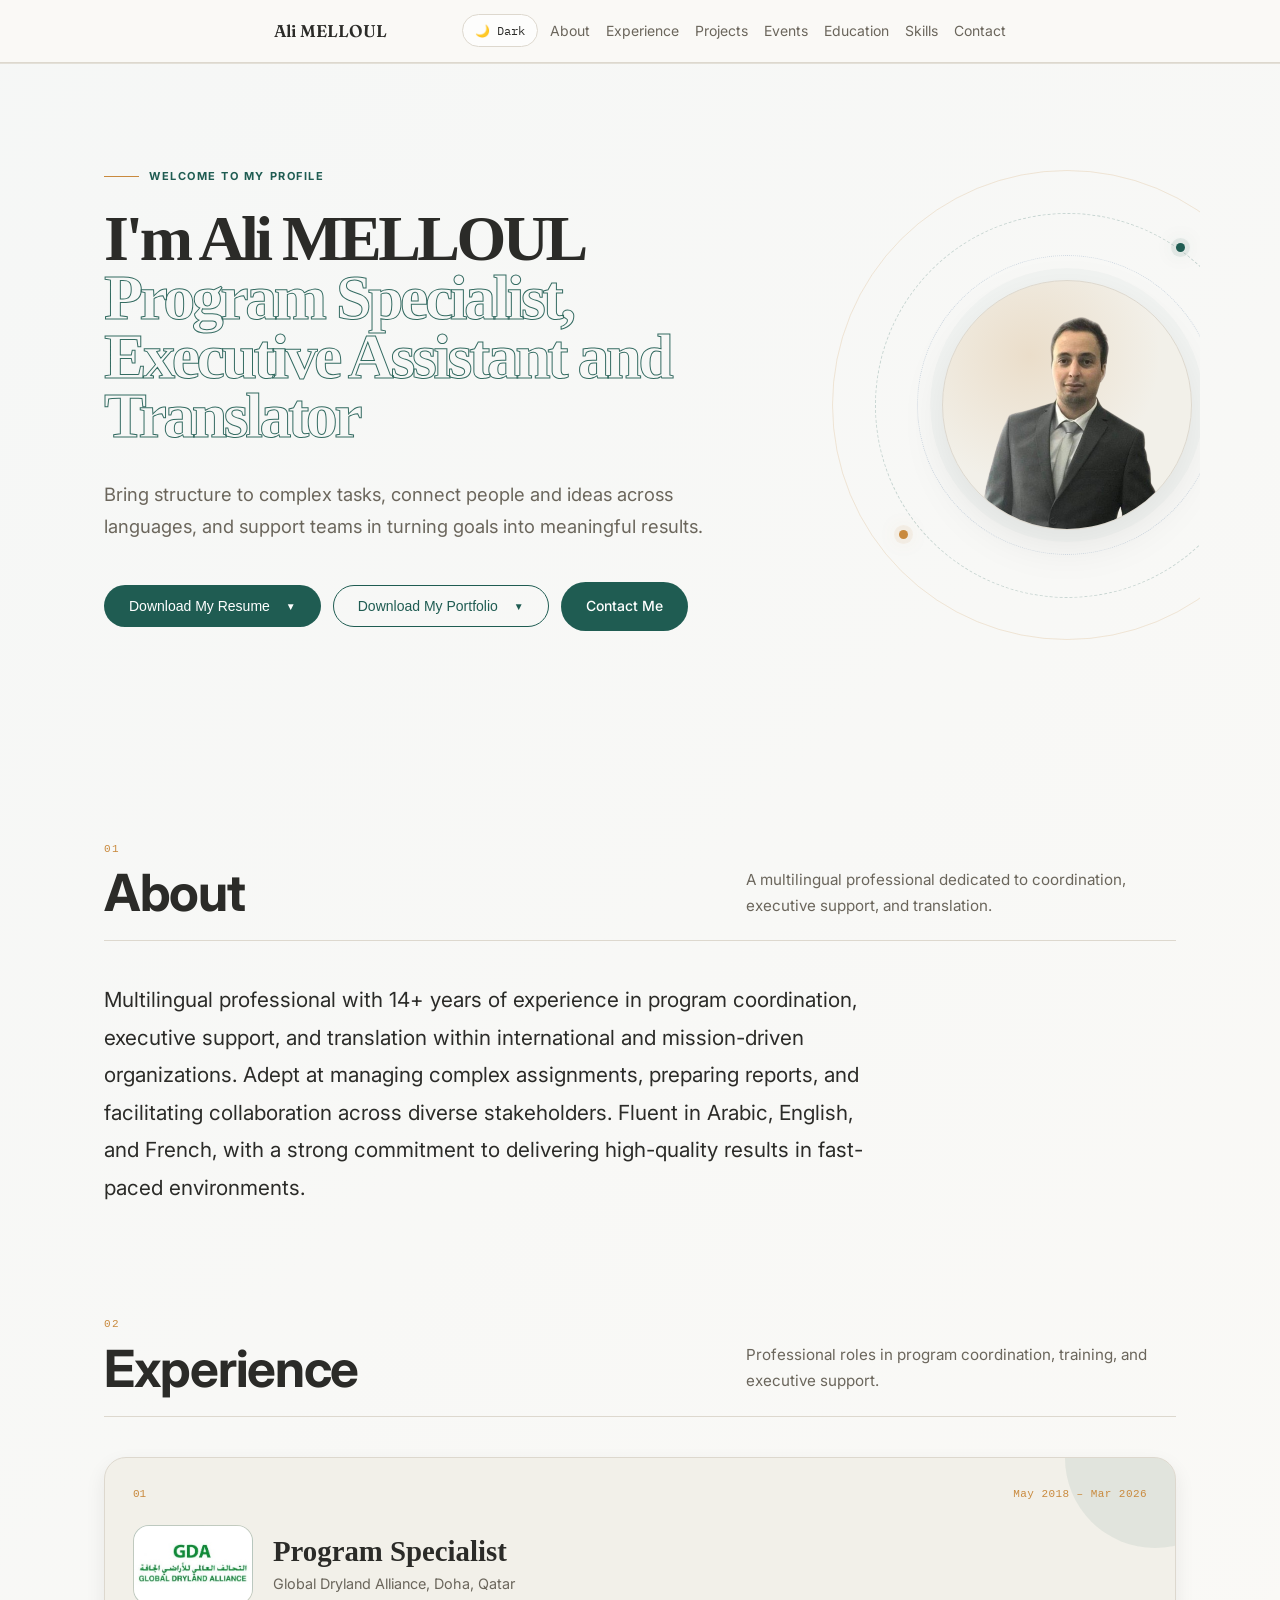
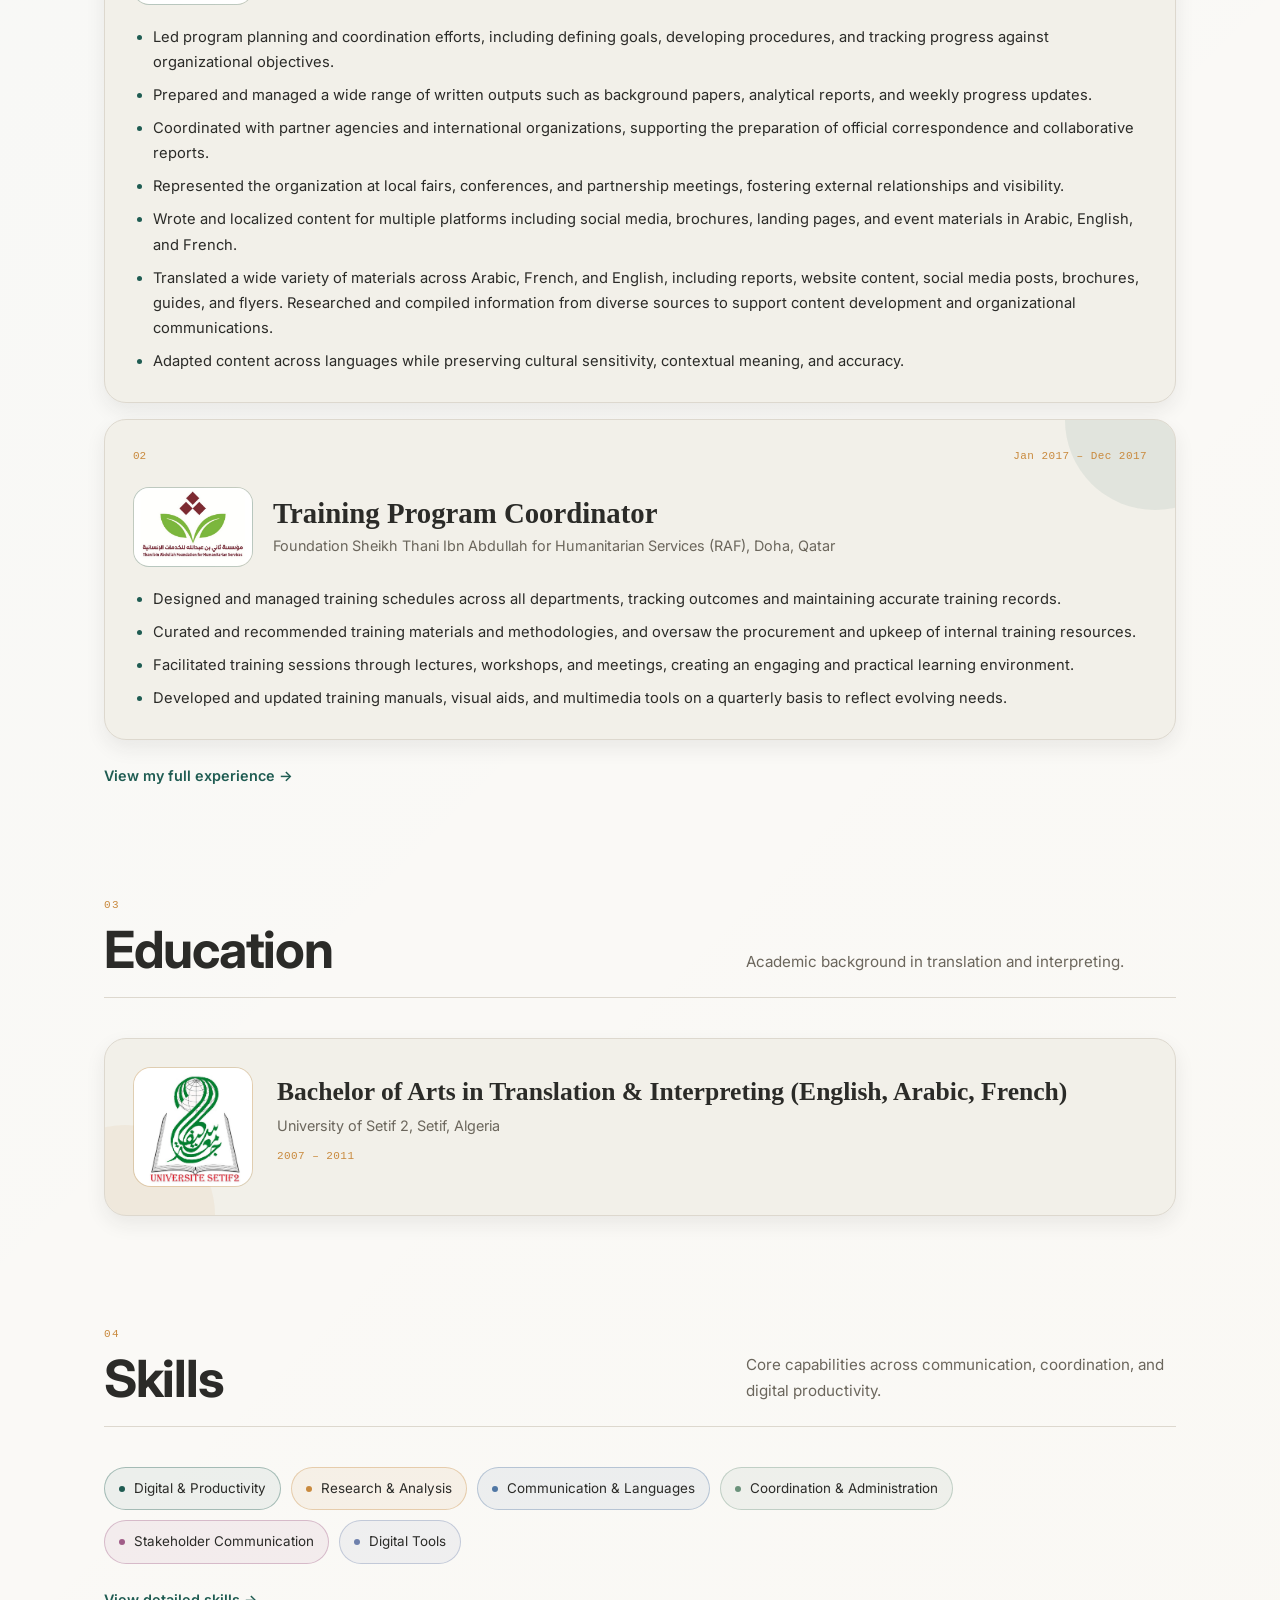
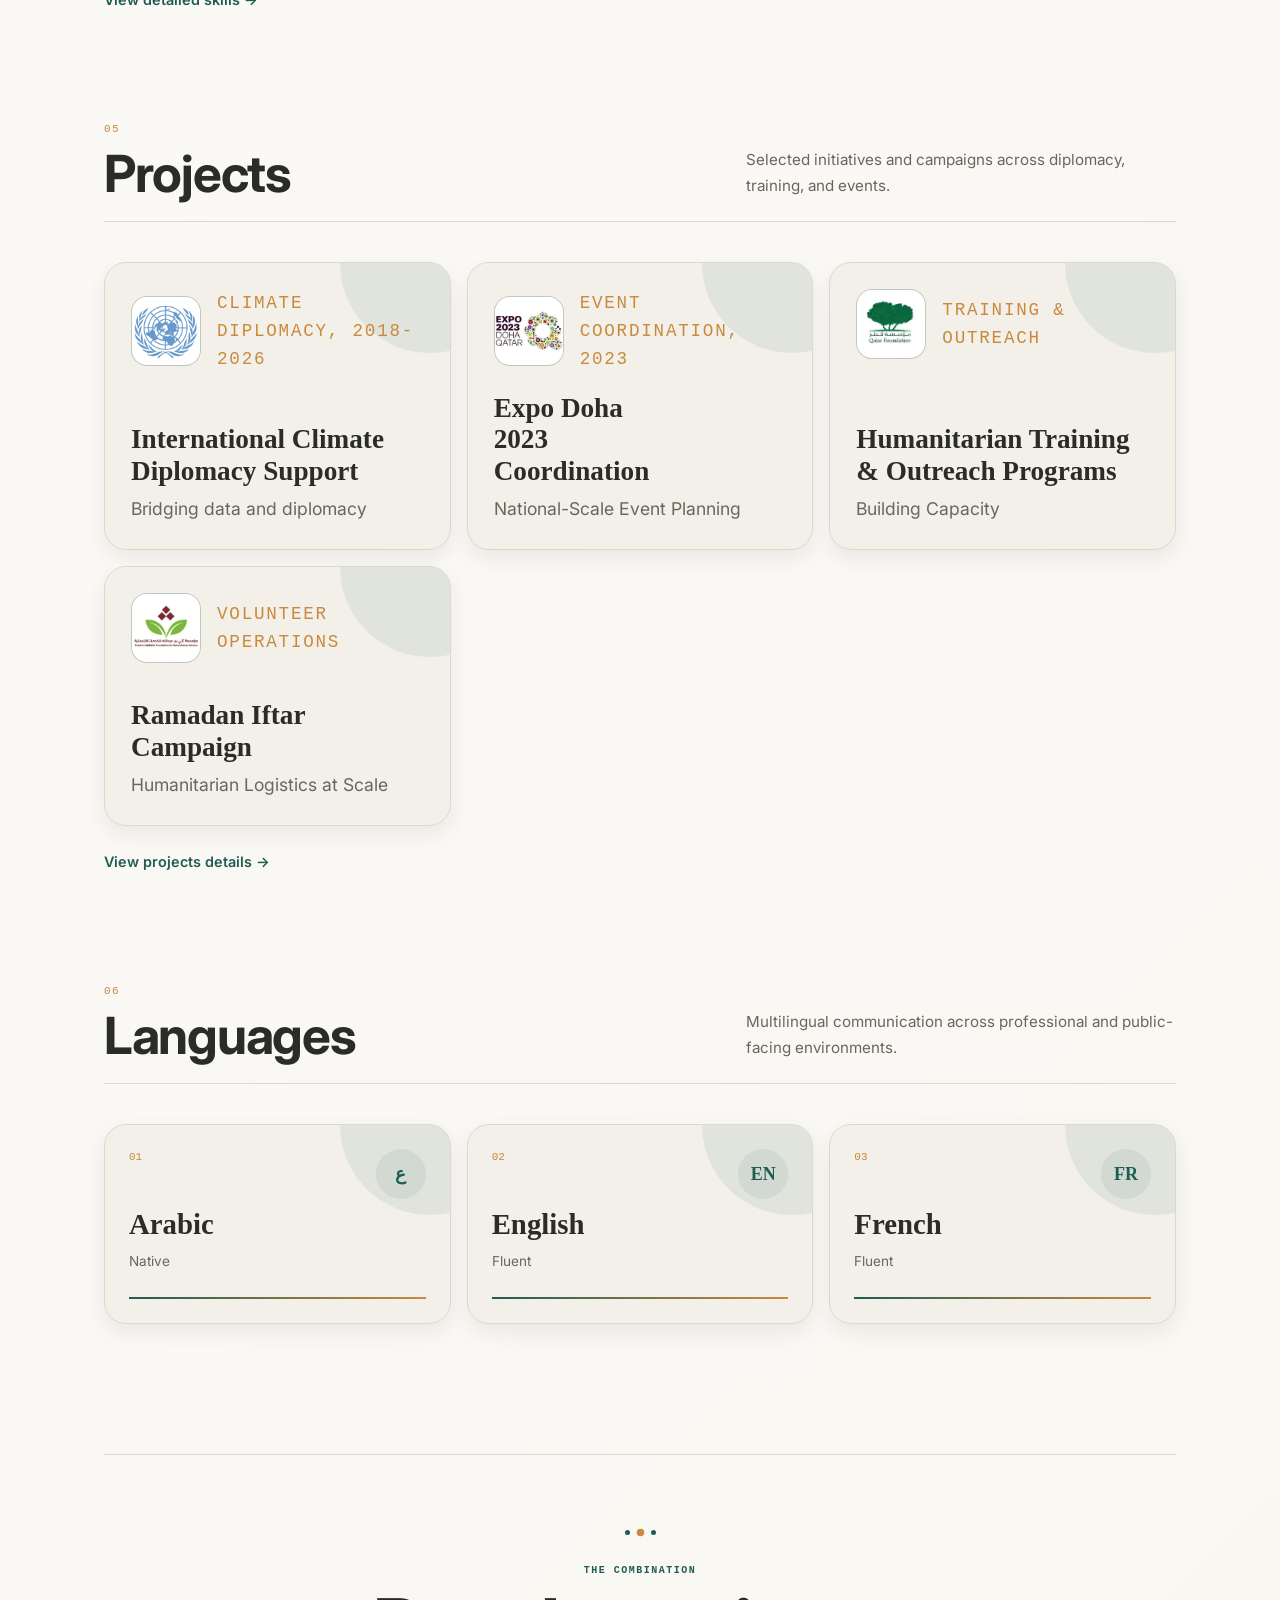
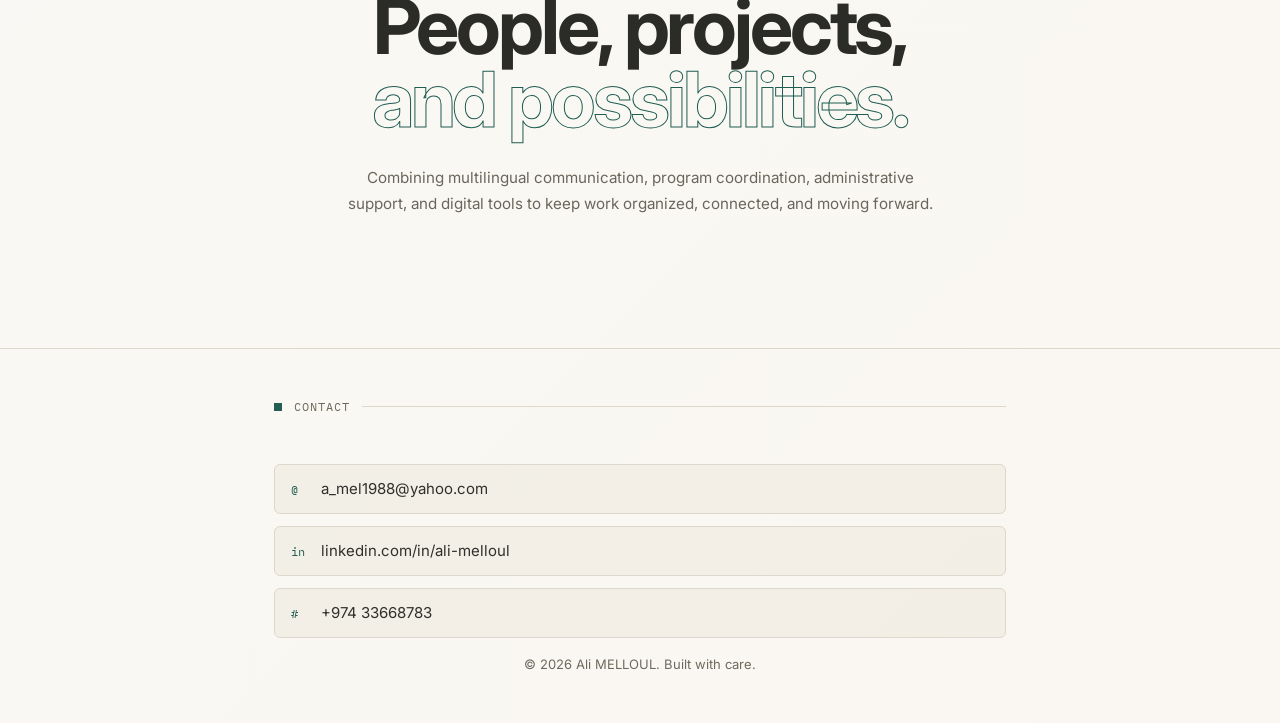
==== index.html @ 9fd4cdbb "Add files via upload" ====
﻿<!doctype html>
<html lang="en">
<head>
    <meta charset="utf-8">
    <meta name="viewport" content="width=device-width, initial-scale=1">

    <title>Ali MELLOUL | Home</title>
    <meta name="description" content="Ali MELLOUL Home.">

    <link rel="stylesheet" href="src/styles/home.css">
    <link rel="stylesheet" href="src/styles/responsive.css">

    <link rel="preconnect" href="https://fonts.googleapis.com">
    <link rel="preconnect" href="https://fonts.gstatic.com" crossorigin>
    <link href="https://fonts.googleapis.com/css2?family=Fraunces:opsz,wght@9..144,400;9..144,500;9..144,600&family=Inter:wght@400;500;600&family=IBM+Plex+Mono:wght@400;500&display=swap" rel="stylesheet">

    <script src="src/components/site-shell.js" defer></script>
    <script src="src/components/home.js" defer></script>
</head>

<body>

<div data-site-header></div>

<main class="home-page">

    <!-- =========================================
         HOME HERO
    ========================================== -->

    <section id="top" class="home-hero reveal">

        <div class="home-eyebrow">
            <span class="eyebrow-line"></span>
            Welcome to my profile
        </div>

        <div class="home-hero-grid">

            <div class="home-hero-copy">

                <h1 class="home-title">
                    I'm Ali MELLOUL
                    <span>Program Specialist, Executive Assistant and Translator</span>
                </h1>

                <p class="home-intro">
                    Bring structure to complex tasks, connect people and ideas across languages, and support teams in turning goals into meaningful results.
                </p>

                <div class="home-cta">

                    <div class="dropdown">
                        <button class="btn btn-primary dropdown-btn" type="button">
                            Download My Resume
                        </button>

                        <div class="dropdown-content">
                            <a href="assets/resume-en.pdf" download>English</a>
                            <a href="assets/resume-ar.pdf" download>العربية</a>
                        </div>
                    </div>

                    <div class="dropdown">
                        <button class="btn btn-secondary dropdown-btn" type="button">
                            Download My Portfolio
                        </button>

                        <div class="dropdown-content">
                            <a href="assets/portfolio-en.pdf" download>English</a>
                            <a href="assets/portfolio-ar.pdf" download>العربية</a>
                        </div>
                    </div>

                    <a class="btn btn-primary" href="#contact">Contact Me</a>

                </div>

            </div>

            <div class="home-orbit" aria-hidden="true">

                <div class="orbit orbit-one"></div>
                <div class="orbit orbit-two"></div>
                <div class="orbit orbit-three"></div>

                <div class="orbit-center">
                    <img src="src/styles/Profile-hero.png" alt="Ali MELLOUL">
                </div>

                <span class="orbit-dot dot-one"></span>
                <span class="orbit-dot dot-two"></span>
                <span class="orbit-dot dot-three"></span>

            </div>

        </div>

    </section>


    <!-- =========================================
         ABOUT
    ========================================== -->

    <section id="about" class="home-section reveal">

        <div class="section-heading">

            <div>
                <span class="section-number">01</span>

                <h2>
                    About
                </h2>
            </div>

            <p>
                A multilingual professional dedicated to coordination,
                executive support, and translation.
            </p>

        </div>

        <p class="about-lead">
            Multilingual professional with 14+ years of experience in program coordination, executive support, and translation within
            international and mission-driven organizations. Adept at managing complex assignments, preparing reports, and facilitating
            collaboration across diverse stakeholders. Fluent in Arabic, English, and French, with a strong commitment to delivering
            high-quality results in fast-paced environments.
        </p>

    </section>


    <!-- =========================================
         EXPERIENCE
    ========================================== -->

    <section id="experience" class="home-section reveal">

        <div class="section-heading">

            <div>
                <span class="section-number">02</span>

                <h2>
                    Experience
                </h2>
            </div>

            <p>
                Professional roles in program coordination,
                training, and executive support.
            </p>

        </div>

        <div class="experience-list">

            <!-- ENTRY -->
            <article class="experience-card">

                <div class="experience-top">
                    <span class="experience-index">01</span>
                    <span class="experience-date">May 2018 – Mar 2026</span>
                </div>

                <div class="experience-header">
                    <div class="experience-logo"><img src="assets/logos/GDA.jpg" alt="Global Dryland Alliance logo" /></div>
                    <div class="experience-meta">
                        <h3 class="experience-title">Program Specialist</h3>
                        <p class="experience-org">Global Dryland Alliance, Doha, Qatar</p>
                    </div>
                </div>

                <div class="experience-desc">
                    <ul>
                        <li>Led program planning and coordination efforts, including defining goals, developing procedures, and tracking progress against organizational objectives.</li>
                        <li>Prepared and managed a wide range of written outputs such as background papers, analytical reports, and weekly progress updates.</li>
                        <li>Coordinated with partner agencies and international organizations, supporting the preparation of official correspondence and collaborative reports.</li>
                        <li>Represented the organization at local fairs, conferences, and partnership meetings, fostering external relationships and visibility.</li>
                        <li>Wrote and localized content for multiple platforms including social media, brochures, landing pages, and event materials in Arabic, English, and French.</li>
                        <li>Translated a wide variety of materials across Arabic, French, and English, including reports, website content, social media posts, brochures, guides, and flyers. Researched and compiled information from diverse sources to support content development and organizational communications.</li>
                        <li>Adapted content across languages while preserving cultural sensitivity, contextual meaning, and accuracy.</li>
                    </ul>
                </div>

            </article>

            <!-- ENTRY -->
            <article class="experience-card">

                <div class="experience-top">
                    <span class="experience-index">02</span>
                    <span class="experience-date">Jan 2017 – Dec 2017</span>
                </div>

                <div class="experience-header">
                    <div class="experience-logo"><img src="assets/logos/thani.jpeg" alt="Foundation Sheikh Thani Ibn Abdullah for Humanitarian Services logo" /></div>
                    <div class="experience-meta">
                        <h3 class="experience-title">Training Program Coordinator</h3>
                        <p class="experience-org">Foundation Sheikh Thani Ibn Abdullah for Humanitarian Services (RAF), Doha, Qatar</p>
                    </div>
                </div>

                <div class="experience-desc">
                    <ul>
                        <li>Designed and managed training schedules across all departments, tracking outcomes and maintaining accurate training records.</li>
                        <li>Curated and recommended training materials and methodologies, and oversaw the procurement and upkeep of internal training resources.</li>
                        <li>Facilitated training sessions through lectures, workshops, and meetings, creating an engaging and practical learning environment.</li>
                        <li>Developed and updated training manuals, visual aids, and multimedia tools on a quarterly basis to reflect evolving needs.</li>
                    </ul>
                </div>

            </article>

        </div>

        <p class="section-link"><a href="experience.html">View my full experience →</a></p>

    </section>


    <!-- =========================================
         EDUCATION
    ========================================== -->

    <section id="education" class="home-section reveal">

        <div class="section-heading">

            <div>
                <span class="section-number">03</span>

                <h2>
                    Education
                </h2>
            </div>

            <p>
                Academic background in translation
                and interpreting.
            </p>

        </div>

        <article class="education-card">

            <div class="education-logo"><img src="assets/logos/US.jpg" alt="University of Setif 2 logo" /></div>

            <div class="education-meta">
                <h3 class="education-degree">Bachelor of Arts in Translation & Interpreting (English, Arabic, French)</h3>
                <p class="education-school">University of Setif 2, Setif, Algeria</p>
                <p class="education-date">2007 – 2011</p>
            </div>

        </article>

    </section>


    <!-- =========================================
         SKILLS
    ========================================== -->

    <section id="skills" class="home-section reveal">

        <div class="section-heading">

            <div>
                <span class="section-number">04</span>

                <h2>
                    Skills
                </h2>
            </div>

            <p>
                Core capabilities across communication,
                coordination, and digital productivity.
            </p>

        </div>

        <div class="skills-cloud">

            <div class="skill-chip skill-core"><span class="skill-dot"></span>Digital & Productivity</div>
            <div class="skill-chip skill-translation"><span class="skill-dot"></span>Research & Analysis</div>
            <div class="skill-chip skill-research"><span class="skill-dot"></span>Communication & Languages</div>
            <div class="skill-chip skill-training"><span class="skill-dot"></span>Coordination & Administration</div>
            <div class="skill-chip skill-communication"><span class="skill-dot"></span>Stakeholder Communication</div>
            <div class="skill-chip skill-tools"><span class="skill-dot"></span>Digital Tools</div>

        </div>

        <p class="section-link"><a href="skills.html">View detailed skills →</a></p>

    </section>


    <!-- =========================================
         PROJECTS
    ========================================== -->

    <section id="projects" class="home-section reveal">

        <div class="section-heading">

            <div>
                <span class="section-number">05</span>

                <h2>
                    Projects
                </h2>
            </div>

            <p>
                Selected initiatives and campaigns
                across diplomacy, training, and events.
            </p>

        </div>

        <div class="projects-grid">

            <article class="project-card">
                <div class="project-header">
                    <span class="project-logo"><img src="assets/logos/UN.png" alt="Project one logo" /></span>
                    <p class="project-type">Climate diplomacy, 2018-2026</p>
                </div>
                <div class="project-content">
                    <h3>International Climate Diplomacy Support</h3>
                    <p>Bridging data and diplomacy</p>
                </div>
            </article>
            <article class="project-card">
                <div class="project-header">
                    <span class="project-logo"><img src="assets/logos/expo.jpg" alt="Project two logo" /></span>
                    <p class="project-type">Event coordination, 2023</p>
                </div>
                <div class="project-content">
                    <h3>Expo Doha</br> 2023</br> Coordination</h3>
                    <p>National-Scale Event Planning</p>
                </div> 
            </article>
            <article class="project-card">
                <div class="project-header">
                    <span class="project-logo"><img src="assets/logos/qf.jpg" alt="Project one logo" /></span>
                    <p class="project-type">Training & outreach</p>
                </div>
                <div class="project-content">
                    <h3>Humanitarian Training & Outreach Programs</h3>
                    <p>Building Capacity </p>
                </div> 
            </article>



            <article class="project-card">
                <div class="project-header">
                    <span class="project-logo"><img src="assets/logos/thani2.jpeg" alt="Project two logo" /></span>
                    <p class="project-type">Volunteer operations</p>
                </div>
                <div class="project-content">
                    <h3>Ramadan Iftar Campaign</h3>
                    <p>Humanitarian Logistics at Scale</p> 
                </div>
            </article>

        </div>

        <p class="section-link"><a href="project-1.html">View projects details →</a></p>

    </section>


    <!-- =========================================
         LANGUAGES
    ========================================== -->

    <section class="home-section reveal">

        <div class="section-heading">

            <div>
                <span class="section-number">06</span>

                <h2>
                    Languages
                </h2>
            </div>

            <p>
                Multilingual communication across professional
                and public-facing environments.
            </p>

        </div>

        <div class="language-grid">

            <article class="language-card">

                <div class="language-top">
                    <span class="language-index">01</span>
                    <span class="language-symbol">ع</span>
                </div>

                <div class="language-content">
                    <h3>Arabic</h3>
                    <p>Native</p>
                </div>

                <div class="language-line">
                    <span></span>
                </div>

            </article>

            <article class="language-card">

                <div class="language-top">
                    <span class="language-index">02</span>
                    <span class="language-symbol">EN</span>
                </div>

                <div class="language-content">
                    <h3>English</h3>
                    <p>Fluent</p>
                </div>

                <div class="language-line">
                    <span></span>
                </div>

            </article>

            <article class="language-card">

                <div class="language-top">
                    <span class="language-index">03</span>
                    <span class="language-symbol">FR</span>
                </div>

                <div class="language-content">
                    <h3>French</h3>
                    <p>Fluent</p>
                </div>

                <div class="language-line">
                    <span></span>
                </div>

            </article>

        </div>

    </section>


    <!-- =========================================
         CLOSING STATEMENT
    ========================================== -->

    <section class="home-closing reveal">

        <div class="closing-decoration">
            <span></span>
            <span></span>
            <span></span>
        </div>

        <p class="closing-label">
            The combination
        </p>

        <h2>
            People, projects,
            <span>and possibilities.</span>
        </h2>

        <p class="closing-text">
            Combining multilingual communication, program coordination,
            administrative support, and digital tools to keep work
            organized, connected, and moving forward.
        </p>

    </section>

</main>

<div data-site-footer></div>

<script>
    document.querySelectorAll('.year').forEach(
        e => e.textContent = new Date().getFullYear()
    );
</script>

</body>
</html>
---- src/styles/home.css ----
@import url("./theme.css");
@import url("./layout.css");

:root {
    --bg: var(--color-bg);
    --panel: var(--color-bg-panel);
    --ink: var(--color-ink);
    --muted: var(--color-ink-muted);
    --line: var(--color-line);
    --accent: var(--color-accent);
    --warm: var(--color-accent-warm);
}

* { box-sizing: border-box; }

html { scroll-behavior: smooth; }

body {
    margin: 0;
    background: var(--bg);
    color: var(--ink);
    font: 16px/1.6 Inter, Arial, sans-serif;
    transition: background-color var(--transition-medium), color var(--transition-medium), border-color var(--transition-medium);
}

a { color: inherit; }

img { max-width: 100%; display: block; }

/* =========================================================
   HOME PAGE CONTAINER
   ========================================================= */

.home-page {
    max-width: 1120px;
    margin: 0 auto;
    padding: 80px 24px 110px;
    overflow: hidden;
}


/* =========================================================
   HERO
   ========================================================= */

.home-hero {
    position: relative;
    padding: 25px 0 100px;
}

.home-eyebrow {
    display: flex;
    align-items: center;
    gap: 10px;

    color: var(--accent);
    font-size: 11px;
    font-weight: 700;
    letter-spacing: .14em;
    text-transform: uppercase;
}

.eyebrow-line {
    width: 35px;
    height: 1px;
    background: var(--warm);
}

.home-hero-grid {
    display: grid;
    grid-template-columns: minmax(0, 1.5fr) minmax(260px, .7fr);
    align-items: center;
    gap: 70px;
}

.home-hero-copy {
    padding-top: 25px;
}

.home-title {
    margin: 0;

    font-family: Georgia, serif;
    font-size: clamp(2.3rem, 5vw, 4rem);
    line-height: .92;
    letter-spacing: -.055em;
    color: var(--ink);
}

.home-title span {
    display: block;

    color: transparent;
    -webkit-text-stroke: 1px var(--accent);
    opacity: .9;
}

.home-intro {
    max-width: 650px;

    margin: 32px 0 0;

    color: var(--muted);
    font-size: clamp(1rem, 1.8vw, 1.15rem);
    line-height: 1.75;
}

.home-intro + .home-intro {
    margin-top: 14px;
}


/* =========================================================
   HERO ORBIT
   ========================================================= */

.home-orbit {
    position: relative;

    width: 420px;
    height: 420px;

    margin: auto;
    margin-top: 10px;

    display: flex;
    align-items: center;
    justify-content: center;

    animation: orbitFloat 6s ease-in-out infinite;
}

.orbit {
    position: absolute;

    border: 1px solid rgba(31, 92, 82, .22);
    border-radius: 50%;
}

.orbit-one {
    width: 385px;
    height: 385px;

    border-style: dashed;

    animation: orbitOneSpin 20s linear infinite;
}

.orbit-two {
    width: 470px;
    height: 470px;

    border-color: rgba(201, 138, 62, .18);

    animation: orbitTwoSpin 28s linear infinite;
}

.orbit-three {
    width: 300px;
    height: 300px;

    border-color: rgba(80, 119, 164, .25);
    border-style: dotted;

    animation: orbitThreeSpin 14s linear infinite;
}

.orbit-center {
    width: 250px;
    height: 250px;

    border-radius: 50%;

    display: flex;
    align-items: center;
    justify-content: center;

    overflow: hidden;

    background:
        radial-gradient(
            circle at 35% 30%,
            rgba(201, 138, 62, .18),
            transparent 55%
        ),
        var(--panel);

    border: 1px solid var(--line);

    box-shadow:
        0 0 0 12px rgba(31, 92, 82, .025),
        0 15px 45px rgba(0, 0, 0, .08);

    animation: orbitCenterGlow 3.5s ease-in-out infinite;
}

.orbit-center img {
    width: 100%;
    height: 100%;
    object-fit: cover;
    display: block;
}

.orbit-dot {
    position: absolute;

    width: 9px;
    height: 9px;

    border-radius: 50%;

    background: var(--accent);

    box-shadow:
        0 0 0 5px rgba(31, 92, 82, .08),
        0 0 20px rgba(31, 92, 82, .25);

    animation: dotPulse 2.6s ease-in-out infinite;
}

.dot-one {
    top: 48px;
    right: 92px;

    animation-delay: 0s;
}

.dot-two {
    bottom: 76px;
    left: 42px;

    background: var(--warm);

    box-shadow:
        0 0 0 5px rgba(201, 138, 62, .08),
        0 0 20px rgba(201, 138, 62, .25);

    animation-delay: .8s;
}

.dot-three {
    top: 190px;
    right: -6px;

    width: 6px;
    height: 6px;

    animation-delay: 1.6s;
}


@keyframes orbitOneSpin {
    0% { transform: rotate(0deg) scale(1); }
    50% { transform: rotate(180deg) scale(1.05); }
    100% { transform: rotate(360deg) scale(1); }
}

@keyframes orbitTwoSpin {
    0% { transform: rotate(360deg) scale(1); }
    50% { transform: rotate(180deg) scale(1.06); }
    100% { transform: rotate(0deg) scale(1); }
}

@keyframes orbitThreeSpin {
    0% { transform: rotate(360deg) scale(1); }
    50% { transform: rotate(180deg) scale(1.08); }
    100% { transform: rotate(0deg) scale(1); }
}

@keyframes orbitFloat {
    0%, 100% { transform: translateY(0); }
    50% { transform: translateY(-14px); }
}

@keyframes orbitCenterGlow {
    0%, 100% {
        box-shadow:
            0 0 0 12px rgba(31, 92, 82, .025),
            0 15px 45px rgba(0, 0, 0, .08);
    }
    50% {
        box-shadow:
            0 0 0 18px rgba(31, 92, 82, .06),
            0 15px 55px rgba(0, 0, 0, .14);
    }
}

@keyframes dotPulse {
    0%, 100% { transform: scale(1); opacity: 1; }
    50% { transform: scale(1.6); opacity: .6; }
}


/* =========================================================
   HERO CTA
   ========================================================= */

.home-cta {
    display: flex;
    flex-wrap: wrap;
    gap: 12px;
    align-items: center;

    margin-top: 40px;
}

.btn {
    display: inline-flex;
    align-items: center;
    gap: 8px;
    padding: 12px 24px;
    border-radius: 999px;
    font-size: 14px;
    font-weight: 500;
    text-decoration: none;
    border: 1px solid transparent;
    cursor: pointer;
    transition:
        transform .3s ease,
        background-color .3s ease,
        border-color .3s ease,
        box-shadow .3s ease,
        filter .3s ease;
    position: relative;
    overflow: hidden;
}

.btn:hover,
.btn:focus-visible {
    transform: translateY(-2px) scale(1.01);
    box-shadow: var(--shadow-card);
    filter: brightness(1.02);
}

.btn-primary {
    background: var(--accent);
    color: var(--white);
}

.btn-primary:hover {
    background: var(--accent);
    filter: brightness(1.08);
}

.btn-secondary {
    background: transparent;
    color: var(--accent);
    border-color: var(--accent);
}

.btn-secondary:hover {
    background: rgba(31, 92, 82, .08);
    border-color: var(--accent);
    color: var(--accent);
}

/* Dropdown */
.dropdown {
    position: relative;
    display: inline-flex;
    min-width: 180px;
}

.dropdown-btn {
    appearance: none;
    cursor: pointer;
    display: inline-flex;
    align-items: center;
    justify-content: center;
    width: auto;
}

.dropdown-btn::after {
    content: "▼";
    font-size: 10px;
    margin-left: 8px;
    transition: transform 0.25s ease;
}

.dropdown.active .dropdown-btn::after {
    transform: rotate(180deg);
}

.dropdown-content {
    position: absolute;
    top: calc(100% + 10px);
    left: 0;
    min-width: 100%;
    max-width: 280px;
    background: var(--color-surface-strong, #FFFFFF);
    border: 1px solid var(--color-line, rgba(0,0,0,0.08));
    color: var(--ink, #111);
    border-radius: 14px;
    box-shadow: 0 12px 30px rgba(0,0,0,.18);
    overflow: hidden;
    opacity: 0;
    visibility: hidden;
    transform: translateY(-8px);
    transition: all .25s ease;
    z-index: 999;
}

.dropdown.active .dropdown-content {
    opacity: 1;
    visibility: visible;
    transform: translateY(0);
}

.dropdown-content a {
    display: flex;
    align-items: center;
    gap: 10px;
    padding: 14px 18px;
    color: var(--ink, #111);
    text-decoration: none;
    font-size: 14px;
    transition: background .2s ease;
}

.dropdown-content a:hover {
    background: var(--color-button-hover-overlay, rgba(255,255,255,.08));
}

.dropdown-content a:not(:last-child) {
    border-bottom: 1px solid var(--color-line, rgba(0,0,0,0.08));
}


/* =========================================================
   GENERAL SECTIONS
   ========================================================= */

.home-section {
    margin-top: 110px;
}

.section-heading {
    display: grid;
    grid-template-columns: 1fr minmax(250px, 430px);
    align-items: end;
    gap: 40px;

    margin-bottom: 40px;

    padding-bottom: 22px;

    border-bottom: 1px solid var(--line);
}

.section-heading > div {
    position: relative;
}

.section-number {
    display: block;

    margin-bottom: 9px;

    color: var(--warm);

    font-family: ui-monospace, monospace;
    font-size: 11px;
    letter-spacing: .12em;
}

.section-heading h2 {
    margin: 0;

    font-size: clamp(2rem, 4vw, 3.2rem);
    line-height: 1;
    letter-spacing: -.025em;
}

.section-heading p {
    margin: 0;

    color: var(--muted);

    font-size: .95rem;
    line-height: 1.7;
}


/* =========================================================
   ABOUT
   ========================================================= */

.about-lead {
    max-width: 780px;

    margin: 0;

    font-size: clamp(1.05rem, 2vw, 1.3rem);
    line-height: 1.8;
    color: var(--ink);
}


/* =========================================================
   EXPERIENCE CARDS
   ========================================================= */

.experience-list {
    display: grid;
    gap: 16px;
}

.experience-card {
    position: relative;

    padding: 28px;

    background: var(--panel);

    border: 1px solid var(--line);
    border-radius: 22px;

    overflow: hidden;

    box-shadow: var(--shadow-card);

    transition:
        transform .5s cubic-bezier(.2,.8,.2,1),
        border-color .4s ease,
        box-shadow .4s ease;
}

.experience-card::before {
    content: "";

    position: absolute;

    width: 180px;
    height: 180px;

    top: -90px;
    right: -70px;

    border-radius: 50%;

    background: rgba(31, 92, 82, .08);

    transition: transform .6s ease;
}

.experience-card:hover {
    transform: translateY(-7px);

    border-color: rgba(31, 92, 82, .4);

    box-shadow: var(--shadow-hover);
}

.experience-card:hover::before {
    transform: scale(1.5);
}

.experience-top {
    position: relative;

    display: flex;
    justify-content: space-between;
    align-items: flex-start;
    gap: 20px;
}

.experience-index {
    color: var(--warm);

    font-family: ui-monospace, monospace;
    font-size: 11px;
}

.experience-date {
    color: var(--warm);

    font-family: ui-monospace, monospace;
    font-size: 11px;
    letter-spacing: .04em;
}

.experience-header {
    position: relative;

    display: flex;
    align-items: center;
    gap: 20px;

    margin-top: 22px;
}

.experience-logo {
    flex-shrink: 0;

    width: 120px;
    height: 80px;

    border-radius: 16px;
    border: 1px solid rgba(31, 92, 82, .2);
    background: linear-gradient(135deg, rgba(31, 92, 82, .1), rgba(201, 138, 62, .08));
    overflow: hidden;

    display: flex;
    align-items: center;
    justify-content: center;

    box-shadow: inset 0 1px 0 rgba(255,255,255,.4);
}

.experience-logo img {
    width: 100%;
    height: 100%;
    object-fit: cover;
    display: block;
}

.experience-meta {
    min-width: 0;
    flex: 1;
}

.experience-title {
    margin: 0 0 4px;

    font-family: Georgia, serif;
    font-size: clamp(1.3rem, 2.4vw, 1.8rem);
    line-height: 1.15;
}

.experience-org {
    margin: 0;

    color: var(--muted);
    font-size: .9rem;
}

.experience-desc {
    position: relative;

    margin-top: 20px;
}

.experience-desc ul {
    margin: 0;
    padding-left: 20px;

    display: grid;
    gap: 8px;
}

.experience-desc li {
    font-size: .92rem;
    line-height: 1.7;
    color: var(--ink);
}

.experience-desc li::marker {
    color: var(--accent);
}


/* =========================================================
   EDUCATION
   ========================================================= */

.education-card {
    position: relative;

    padding: 28px;

    display: flex;
    align-items: center;
    gap: 24px;

    background: var(--panel);

    border: 1px solid var(--line);
    border-radius: 22px;

    overflow: hidden;

    box-shadow: var(--shadow-card);

    transition:
        transform .5s cubic-bezier(.2,.8,.2,1),
        border-color .4s ease,
        box-shadow .4s ease;
}

.education-card::before {
    content: "";

    position: absolute;

    width: 180px;
    height: 180px;

    bottom: -90px;
    left: -70px;

    border-radius: 50%;

    background: rgba(201, 138, 62, .08);

    transition: transform .6s ease;
}

.education-card:hover {
    transform: translateY(-7px);

    border-color: rgba(201, 138, 62, .4);

    box-shadow: var(--shadow-hover);
}

.education-card:hover::before {
    transform: scale(1.5);
}

.education-logo {
    position: relative;
    z-index: 1;

    flex-shrink: 0;

    width: 120px;
    height: 120px;

    border-radius: 18px;
    border: 1px solid rgba(201, 138, 62, .25);
    background: linear-gradient(135deg, rgba(201, 138, 62, .12), rgba(31, 92, 82, .08));
    overflow: hidden;

    display: flex;
    align-items: center;
    justify-content: center;

    box-shadow: inset 0 1px 0 rgba(255,255,255,.4);
}

.education-logo img {
    width: 100%;
    height: 100%;
    object-fit: cover;
    display: block;
}

.education-meta {
    position: relative;
    z-index: 1;

    min-width: 0;
}

.education-degree {
    margin: 0 0 6px;

    font-family: Georgia, serif;
    font-size: clamp(1.2rem, 2.2vw, 1.6rem);
    line-height: 1.2;
}

.education-school {
    margin: 0 0 6px;

    color: var(--muted);
    font-size: .9rem;
}

.education-date {
    color: var(--warm);

    font-family: ui-monospace, monospace;
    font-size: 11px;
    letter-spacing: .04em;
}


/* =========================================================
   SKILLS CHIPS
   ========================================================= */

.skills-cloud {
    display: flex;
    flex-wrap: wrap;
    gap: 10px;
}

.skill-chip {
    display: inline-flex;
    align-items: center;
    gap: 9px;

    padding: 10px 14px;

    border: 1px solid var(--line);
    border-radius: 999px;

    color: var(--ink);

    background: transparent;

    font-size: .84rem;

    cursor: default;

    transition:
        transform .3s ease,
        background .3s ease,
        border-color .3s ease,
        color .3s ease,
        opacity var(--transition-slow);
}

.skill-chip:hover {
    transform: translateY(-4px);

    border-color: var(--accent);

    background: rgba(31, 92, 82, .07);

    color: var(--accent);
}

.skill-dot {
    width: 6px;
    height: 6px;

    flex-shrink: 0;

    border-radius: 50%;

    background: var(--warm);

    transition: transform .3s ease;
}

.skill-chip:hover .skill-dot {
    transform: scale(1.7);
}

.skill-chip.skill-core { border-color: rgba(31, 92, 82, .35); background: rgba(31, 92, 82, .06); }
.skill-chip.skill-core .skill-dot { background: #1f5c52; }
.skill-chip.skill-translation { border-color: rgba(201, 138, 62, .35); background: rgba(201, 138, 62, .08); }
.skill-chip.skill-translation .skill-dot { background: #c98a3e; }
.skill-chip.skill-research { border-color: rgba(80, 119, 164, .35); background: rgba(80, 119, 164, .08); }
.skill-chip.skill-research .skill-dot { background: #5077a4; }
.skill-chip.skill-training { border-color: rgba(107, 146, 123, .35); background: rgba(107, 146, 123, .08); }
.skill-chip.skill-training .skill-dot { background: #6b927b; }
.skill-chip.skill-communication { border-color: rgba(160, 92, 135, .35); background: rgba(160, 92, 135, .08); }
.skill-chip.skill-communication .skill-dot { background: #a05c87; }
.skill-chip.skill-tools { border-color: rgba(110, 128, 172, .35); background: rgba(110, 128, 172, .08); }
.skill-chip.skill-tools .skill-dot { background: #6e80ac; }


/* =========================================================
   PROJECTS
   ========================================================= */

.projects-grid {
    display: grid;
    grid-template-columns: repeat(2, 1fr);
    gap: 16px;
}

.project-card {
    position: relative;

    min-height: 260px;

    padding: 26px;

    display: flex;
    flex-direction: column;

    background: var(--panel);

    border: 1px solid var(--line);
    border-radius: 22px;

    overflow: hidden;

    box-shadow: var(--shadow-card);

    transition:
        transform .5s cubic-bezier(.2,.8,.2,1),
        border-color .4s ease,
        box-shadow .4s ease,
        opacity var(--transition-slow);
}

.project-card::before {
    content: "";

    position: absolute;

    width: 180px;
    height: 180px;

    top: -90px;
    right: -70px;

    border-radius: 50%;

    background: rgba(31, 92, 82, .08);

    transition: transform .6s ease;
}

.project-card:hover {
    transform: translateY(-7px);

    border-color: rgba(31, 92, 82, .4);

    box-shadow: var(--shadow-hover);
}

.project-card:hover::before {
    transform: scale(1.5);
}

.project-header {
    position: relative;

    display: flex;
    align-items: center;
    justify-content: space-between;
    gap: 16px;

    margin-bottom: 20px;
}

.project-logo {
    flex-shrink: 0;

    width: 70px;
    height: 70px;

    border-radius: 16px;
    border: 1px solid rgba(31, 92, 82, .2);
    background: linear-gradient(135deg, rgba(201, 138, 62, .12), rgba(31, 92, 82, .08));
    overflow: hidden;

    display: flex;
    align-items: center;
    justify-content: center;

    box-shadow: inset 0 1px 0 rgba(255,255,255,.4);
}

.project-logo img {
    width: 100%;
    height: 100%;
    object-fit: cover;
    display: block;
}

.project-type {
    margin: 0;

    color: var(--warm);

    font-family: ui-monospace, monospace;
    font-size: 10px;
    letter-spacing: .1em;
    text-transform: uppercase;
}

.project-content {
    position: relative;

    margin-top: auto;
}

.project-content h3 {
    margin: 0 0 8px;

    font-family: Georgia, serif;
    font-size: clamp(1.3rem, 2.4vw, 1.7rem);
    line-height: 1.15;
}

.project-content p {
    margin: 0;

    color: var(--muted);
    font-size: .9rem;
    line-height: 1.6;
}


/* =========================================================
   LANGUAGES
   ========================================================= */

.language-grid {
    display: grid;
    grid-template-columns: repeat(3, 1fr);
    gap: 16px;
}

.language-card {
    position: relative;

    min-height: 200px;

    padding: 24px;

    display: flex;
    flex-direction: column;
    justify-content: space-between;

    background: var(--panel);

    border: 1px solid var(--line);
    border-radius: 22px;

    overflow: hidden;

    box-shadow: var(--shadow-card);

    transition:
        transform .5s cubic-bezier(.2,.8,.2,1),
        border-color .4s ease,
        box-shadow .4s ease;
}

.language-card::before {
    content: "";

    position: absolute;

    width: 180px;
    height: 180px;

    top: -90px;
    right: -70px;

    border-radius: 50%;

    background: rgba(31, 92, 82, .08);

    transition: transform .6s ease;
}

.language-card:hover {
    transform: translateY(-9px);

    border-color: rgba(31, 92, 82, .4);

    box-shadow: var(--shadow-hover);
}

.language-card:hover::before {
    transform: scale(1.5);
}

.language-top {
    position: relative;

    display: flex;
    justify-content: space-between;
    align-items: flex-start;
}

.language-index {
    color: var(--warm);

    font-family: ui-monospace, monospace;
    font-size: 11px;
}

.language-symbol {
    display: flex;
    align-items: center;
    justify-content: center;

    width: 50px;
    height: 50px;

    border-radius: 50%;

    background: rgba(31, 92, 82, .08);

    color: var(--accent);

    font-family: Georgia, serif;
    font-size: 18px;
    font-weight: bold;
}

.language-content {
    position: relative;
}

.language-content h3 {
    margin: 0 0 4px;

    font-family: Georgia, serif;
    font-size: 1.8rem;
}

.language-content p {
    margin: 0;

    color: var(--muted);
    font-size: .85rem;
}

.language-line {
    height: 2px;

    margin-top: 22px;

    overflow: hidden;

    background: var(--line);
}

.language-line span {
    display: block;

    width: 0;
    height: 100%;

    background:
        linear-gradient(
            90deg,
            var(--accent),
            var(--warm)
        );

    transition: width 1.4s cubic-bezier(.16,1,.3,1);
}

.reveal.visible .language-line span {
    width: 100%;
}


/* =========================================================
   SECTION LINK
   ========================================================= */

.section-link {
    margin: 24px 0 0;
    font-size: .9rem;
    font-weight: 600;
}

.section-link a {
    color: var(--accent);
    text-decoration: none;

    transition: color .3s ease;
}

.section-link a:hover {
    text-decoration: underline;
}


/* =========================================================
   CLOSING
   ========================================================= */

.home-closing {
    position: relative;

    margin-top: 130px;

    padding: 75px 10px 20px;

    text-align: center;

    border-top: 1px solid var(--line);
}

.closing-decoration {
    display: flex;
    justify-content: center;
    gap: 8px;

    margin-bottom: 28px;
}

.closing-decoration span {
    width: 5px;
    height: 5px;

    border-radius: 50%;

    background: var(--accent);
}

.closing-decoration span:nth-child(2) {
    background: var(--warm);
    transform: scale(1.5);
}

.closing-label {
    margin: 0 0 12px;

    color: var(--accent);

    font-family: ui-monospace, monospace;
    font-size: 10px;
    font-weight: 700;
    letter-spacing: .15em;
    text-transform: uppercase;
}

.home-closing h2 {
    max-width: 800px;

    margin: auto;

    font-size: clamp(2.5rem, 6vw, 5rem);
    line-height: .95;
    letter-spacing: -.04em;
}

.home-closing h2 span {
    display: block;

    color: transparent;
    -webkit-text-stroke: 1px var(--accent);
}

.closing-text {
    max-width: 600px;

    margin: 28px auto 0;

    color: var(--muted);

    font-size: .95rem;
    line-height: 1.75;
}


/* =========================================================
   SCROLL REVEAL
   ========================================================= */

.reveal {
    opacity: 0;

    transform: translateY(35px);

    transition:
        opacity .8s ease,
        transform .8s cubic-bezier(.2,.8,.2,1);
}

.reveal.visible {
    opacity: 1;

    transform: translateY(0);
}


/* =========================================================
   STAGGER ANIMATIONS
   ========================================================= */

.experience-card,
.language-card {
    opacity: 0;
    transform: translateY(20px);
}

.reveal.visible .experience-card,
.reveal.visible .language-card {
    opacity: 1;
    transform: translateY(0);
}

.experience-card:nth-child(1),
.language-card:nth-child(1) {
    transition-delay: .05s;
}

.experience-card:nth-child(2),
.language-card:nth-child(2) {
    transition-delay: .12s;
}

.language-card:nth-child(3) {
    transition-delay: .19s;
}


/* =========================================================
   TABLET
   ========================================================= */

@media (max-width: 900px) {

    .home-page {
        padding-top: 60px;
    }

    .home-hero {
        padding-bottom: 10px;
    }

    .home-hero-grid {
        grid-template-columns: 1fr;
        gap: 25px;
    }

    .home-orbit {
        position: relative;
        width: 320px;
        height: 320px;

        margin: 0 auto;

        display: flex;
        align-items: center;
        justify-content: center;
    }

    .orbit-one,
    .orbit-two,
    .orbit-three {
        position: absolute;

        border-radius: 50%;
    }

    .orbit-one {
        width: 280px;
        height: 280px;

        border: 1px dashed rgba(31, 92, 82, .22);
        animation: orbitOneSpin 16s linear infinite;
    }

    .orbit-two {
        width: 300px;
        height: 300px;

        border-color: rgba(201, 138, 62, .18);
        animation: orbitTwoSpin 22s linear infinite;
    }

    .orbit-three {
        width: 240px;
        height: 240px;

        border-color: rgba(80, 119, 164, .25);
        border-style: dotted;

        animation: orbitThreeSpin 12s linear infinite;
    }

    .orbit-center {
        width: 130px;
        height: 130px;

        border-radius: 50%;
        overflow: hidden;

        border: 1px solid var(--line);

        box-shadow: 0 0 0 10px rgba(31, 92, 82, .025), 0 8px 25px rgba(0, 0, 0, .08);
    }

    .dot-one {
        top: 28px;
        right: 12px;
    }

    .dot-two {
        bottom: 26px;
        left: 20px;
    }

    .dot-three {
        top: 125px;
        right: -5px;
    }

    .home-section {
        margin-top: 40px;
    }

    .home-closing {
        margin-top: 70px;
    }

    .section-heading {
        grid-template-columns: 1fr;
        gap: 15px;
    }

    .language-grid {
        grid-template-columns: 1fr;
    }

    .language-card {
        min-height: 190px;
    }

    .projects-grid {
        grid-template-columns: 1fr;
    }

    .education-card {
        flex-direction: column;
        align-items: flex-start;
    }

}


/* =========================================================
   MOBILE
   ========================================================= */

@media (max-width: 560px) {

    .home-page {
        padding: 24px 16px 50px;
    }

    .home-hero {
        padding-top: 6px;
        padding-bottom: 0;
    }

    .home-title {
        font-size: clamp(3.1rem, 16vw, 5rem);
    }

    .home-intro {
        margin-top: 18px;
        font-size: .95rem;
    }

    .home-orbit {
        position: relative;
        width: 240px;
        height: 240px;

        margin: 0 auto;

        display: flex;
        align-items: center;
        justify-content: center;
    }

    .orbit-one,
    .orbit-two,
    .orbit-three {
        position: absolute;

        border-radius: 50%;
    }

    .orbit-one {
        width: 200px;
        height: 200px;

        border: 1px dashed rgba(31, 92, 82, .22);
        animation: orbitOneSpin 16s linear infinite;
    }

    .orbit-two {
        width: 230px;
        height: 230px;

        border-color: rgba(201, 138, 62, .18);
        animation: orbitTwoSpin 22s linear infinite;
    }

    .orbit-three {
        width: 170px;
        height: 170px;

        border-color: rgba(80, 119, 164, .25);
        border-style: dotted;

        animation: orbitThreeSpin 12s linear infinite;
    }

    .orbit-center {
        width: 90px;
        height: 90px;

        border-radius: 50%;
        overflow: hidden;

        border: 1px solid var(--line);

        box-shadow: 0 0 0 10px rgba(31, 92, 82, .025), 0 8px 25px rgba(0, 0, 0, .08);
    }

    .orbit-dot {
        width: 6px;
        height: 6px;

        border-radius: 50%;

        background: var(--accent);
    }

    .dot-one {
        top: 25px;
        right: 15px;
    }

    .dot-two {
        bottom: 22px;
        left: 15px;

        background: var(--warm);
    }

    .dot-three {
        top: 95px;
        right: -3px;

        animation-delay: 1.6s;
    }

    .home-cta {
        margin-top: 20px;
        flex-direction: column;
        align-items: stretch;
    }

    .home-cta .btn,
    .home-cta .dropdown-btn {
        width: 100%;
        height: 48px;
        padding: 0 24px;
        line-height: 1;
    }

    .btn {
        justify-content: center;
    }

    .dropdown {
        width: 100%;
    }

    .home-section {
        margin-top: 30px;
    }

    .section-heading {
        margin-bottom: 18px;
    }

    .section-heading h2 {
        font-size: 2rem;
    }

    .section-heading p {
        font-size: .88rem;
    }

    .about-lead {
        font-size: 1rem;
    }

    .experience-card {
        padding: 20px;
        border-radius: 18px;
    }

    .experience-header {
        flex-direction: column;
        align-items: flex-start;
        gap: 12px;
    }

    .experience-logo {
        width: 90px;
        height: 64px;
    }

    .education-card {
        padding: 20px;
        border-radius: 18px;
    }

    .education-logo {
        width: 90px;
        height: 90px;
    }

    .projects-grid,
    .language-grid {
        gap: 10px;
    }

    .project-card {
        min-height: 220px;
        padding: 20px;
        border-radius: 18px;
    }

    .language-card {
        min-height: 170px;
        padding: 18px;
        border-radius: 18px;
    }

    .skill-chip {
        padding: 8px 10px;
        font-size: .78rem;
    }

    .section-link {
        margin-top: 18px;
    }

    .home-closing {
        margin-top: 48px;
        padding-top: 40px;
    }

    .home-closing h2 {
        font-size: 2.8rem;
    }

    .closing-text {
        font-size: .88rem;
    }

}


/* =========================================================
   REDUCED MOTION
   ========================================================= */

@media (prefers-reduced-motion: reduce) {

    *,
    *::before,
    *::after {
        animation-duration: .01ms !important;
        animation-iteration-count: 1 !important;
        scroll-behavior: auto !important;
        transition-duration: .01ms !important;
    }

    .reveal {
        opacity: 1;
        transform: none;
    }

    .experience-card,
    .project-card,
    .language-card,
    .skill-chip {
        opacity: 1;
        transform: none;
    }

}
---- src/styles/responsive.css ----
html,
body {
  overflow-x: hidden;
}

img {
  max-width: 100%;
  height: auto;
  display: block;
}

.wrap {
  width: min(100%, var(--max-width));
  padding-inline: clamp(1rem, 3vw, 1.5rem);
}

.site-nav .nav-inner {
  padding: 0.9rem clamp(1rem, 3vw, 1.5rem);
  flex-wrap: wrap;
}

.nav-actions {
  display: flex;
  align-items: center;
  gap: var(--space-2);
  flex-wrap: wrap;
}

.nav-links {
  display: flex;
  flex-wrap: wrap;
  gap: 0.7rem 1rem;
  margin-left: auto;
}

.site-footer-links a {
  word-break: break-word;
}

.hero {
  min-height: clamp(560px, 78vh, 760px);
  padding: clamp(3rem, 7vw, 5rem) clamp(1rem, 3vw, 1.5rem);
}

.hero-grid {
  max-width: 100%;
}

.hero-role,
.lead-text,
.entry-desc,
.project-card p,
.intro {
  font-size: clamp(1rem, 1.8vw, 1.1rem);
}

h1 {
  font-size: clamp(2rem, 6vw, 3.3rem);
}

.page-title {
  font-size: clamp(2rem, 5vw, 2.8rem);
}

.projects-grid {
  grid-template-columns: repeat(auto-fit, minmax(min(100%, 260px), 1fr));
}

.skills-grid {
  grid-template-columns: repeat(auto-fit, minmax(min(100%, 220px), 1fr));
}

.project-card,
.skill-chip,
.contact-link {
  min-width: 0;
}

@media (max-width: 900px) {
  .hero {
    min-height: clamp(520px, 70vh, 660px);
  }

  .hero-cta {
    flex-wrap: wrap;
  }

  .projects-grid {
    grid-template-columns: repeat(2, minmax(0, 1fr));
  }

  .contact-links {
    grid-template-columns: repeat(2, minmax(0, 1fr));
  }

  .global-hero {
    flex-direction: column;
    align-items: flex-start;
    gap: 1rem;
  }

  #globe {
    height: min(62vh, 540px);
  }
}

@media (max-width: 560px) {
  .site-nav .nav-inner {
    display: flex;
    flex-direction: column;
    align-items: flex-start;
    gap: 0.4rem;
    padding: 0.6rem 1rem;
  }

  .nav-actions {
    width: 100%;
    justify-content: space-between;
  }

  .nav-links {
    width: 100%;
    margin-left: 0;
    gap: 0.4rem 0.7rem;
  }

  .hero {
    padding: 2.5rem 1rem;
  }

  .hero-cta {
    flex-direction: column;
    align-items: stretch;
  }

  .btn {
    justify-content: center;
  }

  section {
    padding: 2rem 0;
  }

  .record-marker {
    margin-bottom: 1rem;
  }

  .projects-grid,
  .skills-grid,
  .contact-links,
  .visit-buttons {
    grid-template-columns: 1fr;
  }

  .project-card,
  .skill-chip,
  .contact-link {
    padding: 1rem;
  }

  .timeline {
    padding-left: 0.25rem;
  }

  .entry {
    padding-left: 1.4rem;
    margin-bottom: 1.5rem;
  }

  .entry::before {
    left: 0;
  }

  .timeline::before {
    left: 2px;
  }

  main {
    padding: 2rem 0;
  }

  .page-title {
    font-size: clamp(2rem, 7vw, 2.4rem);
  }

  .project-image {
    max-height: 300px;
  }

  .global-hero,
  .visit-list,
  .globe-section {
    padding-inline: 1rem;
  }

  #globe {
    height: 420px;
  }
}
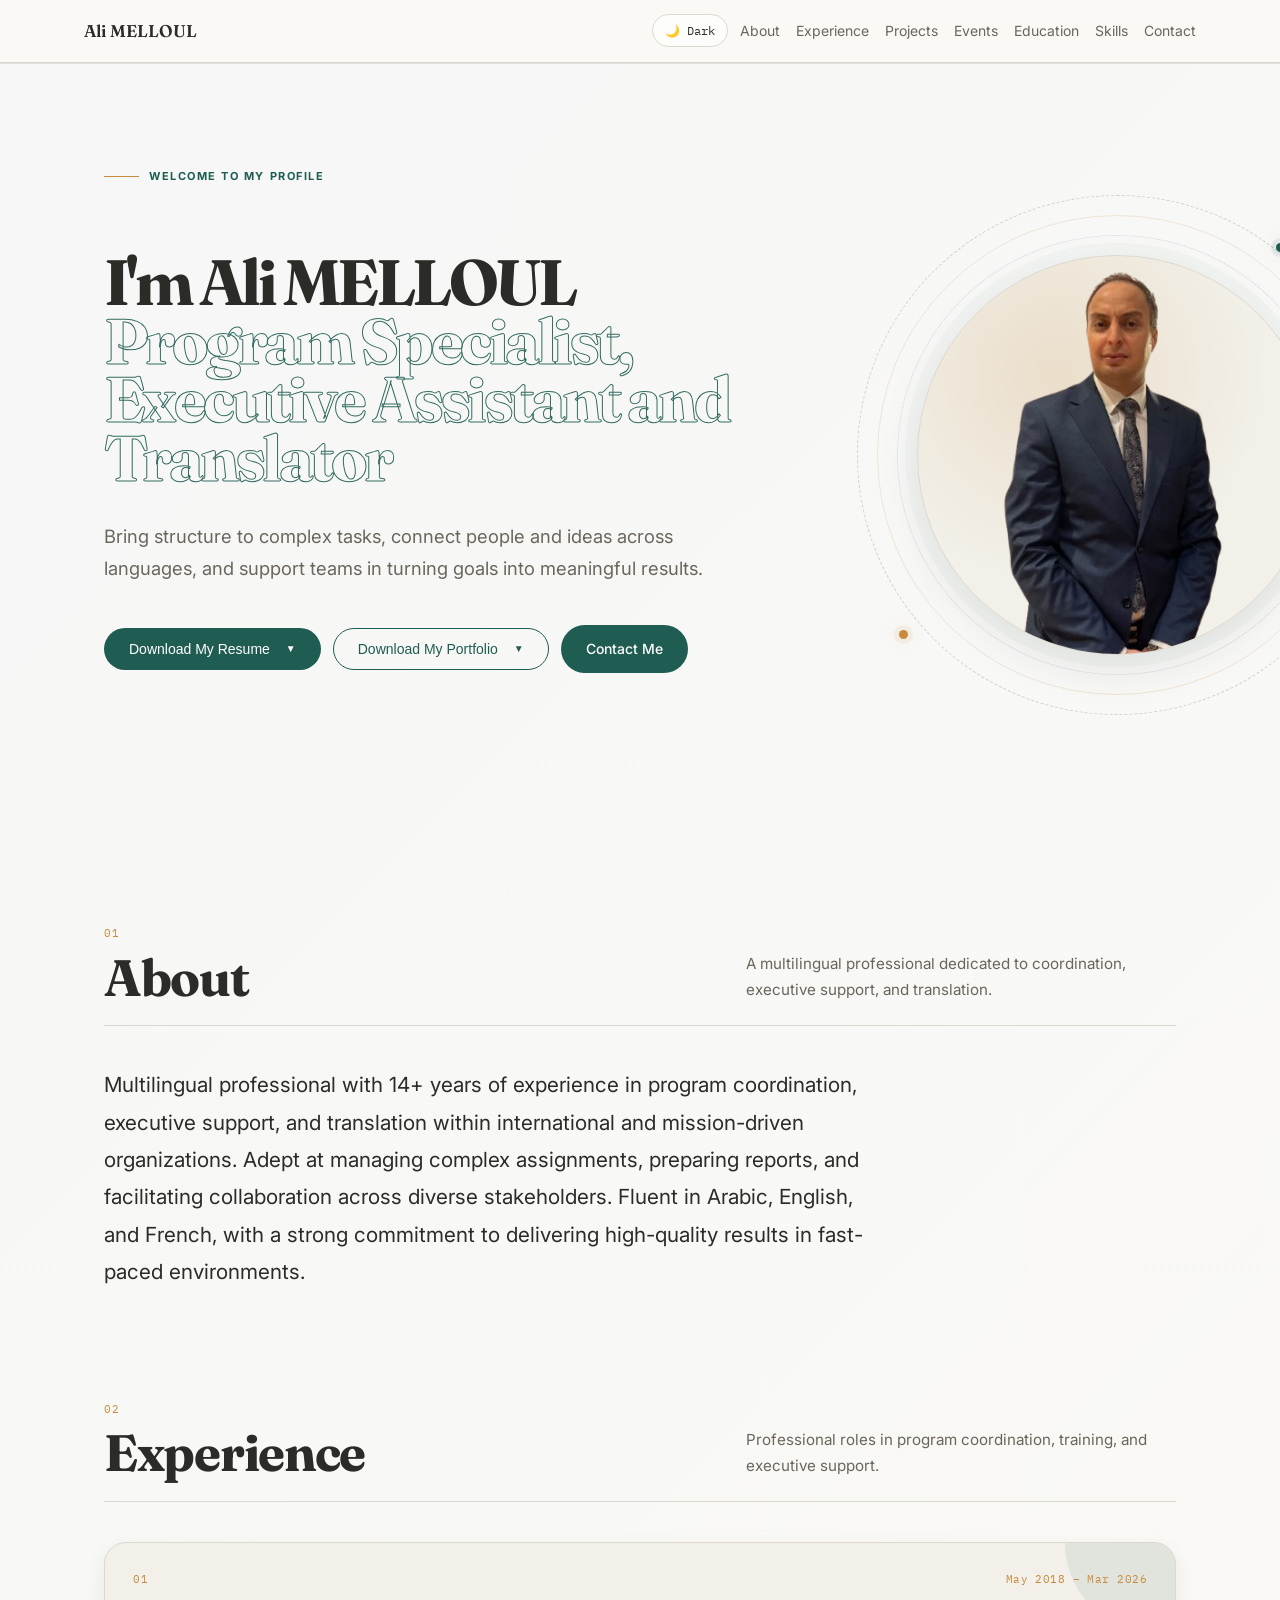
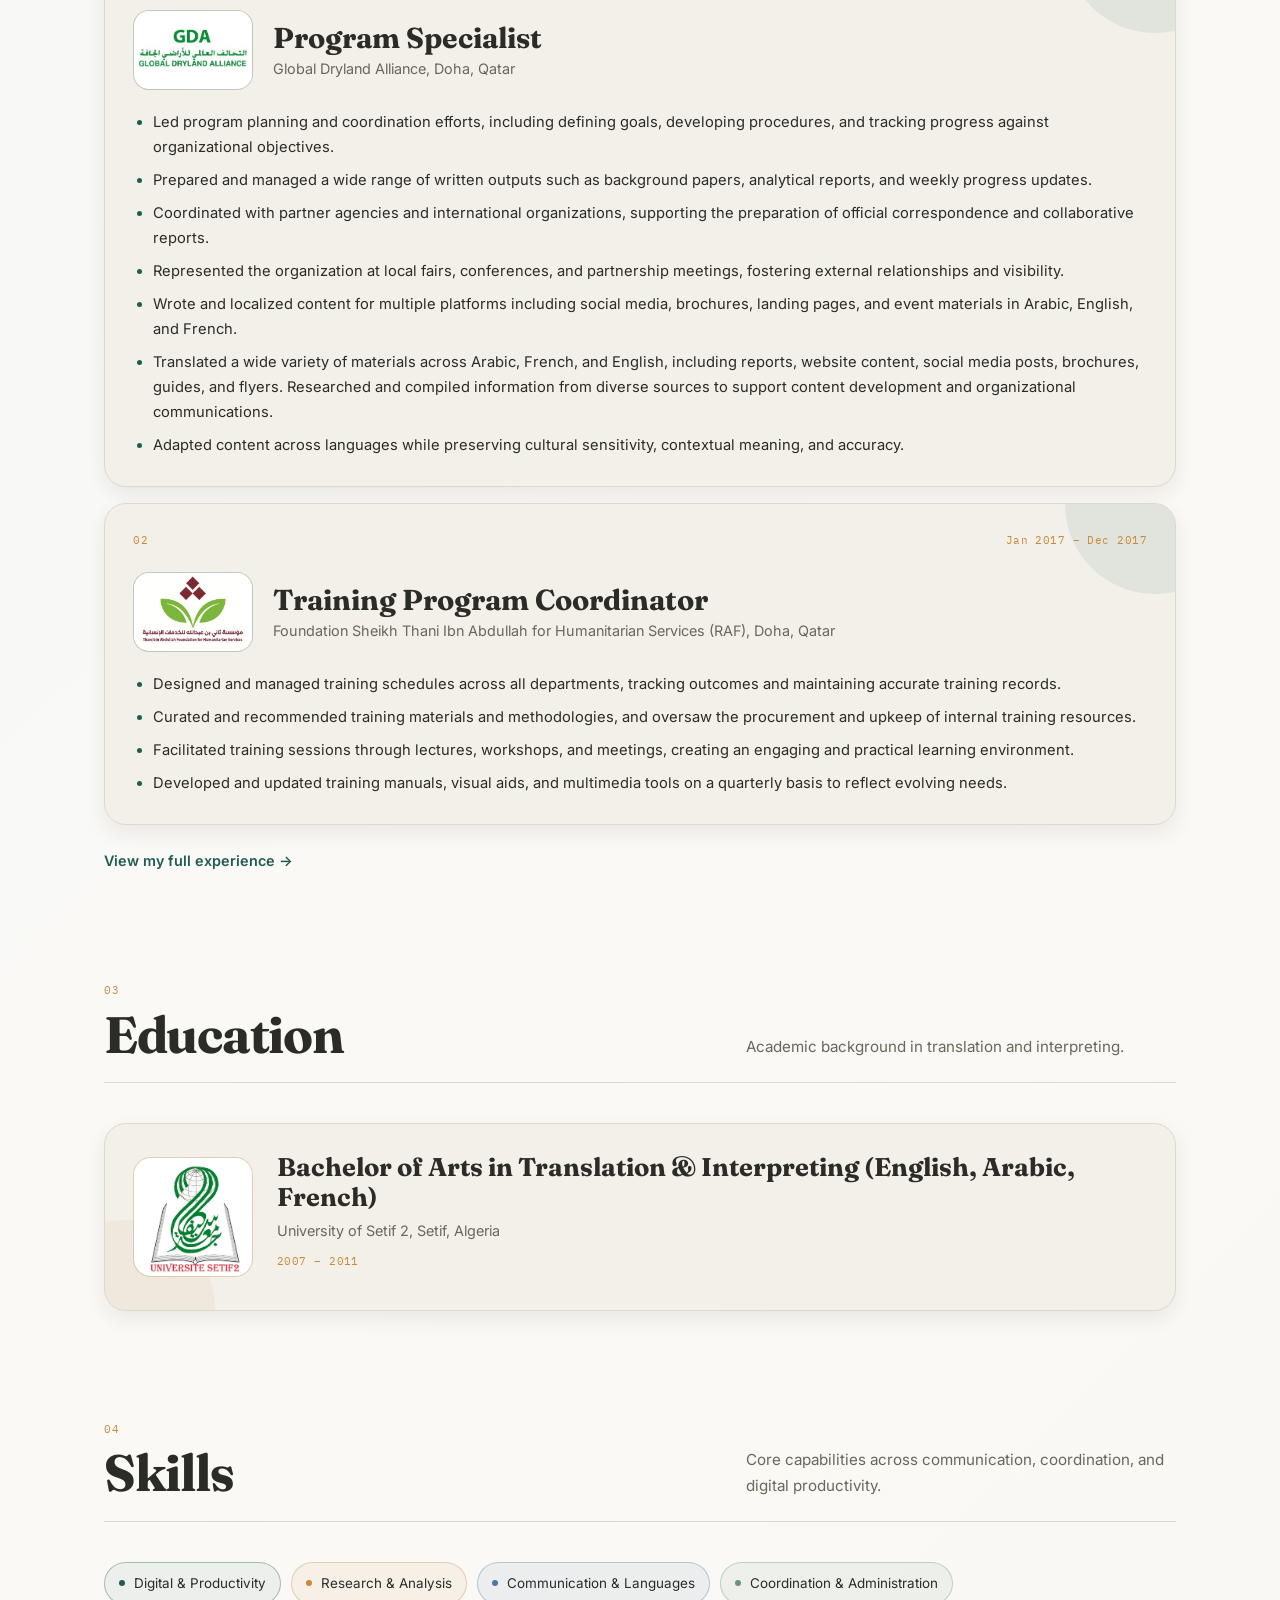
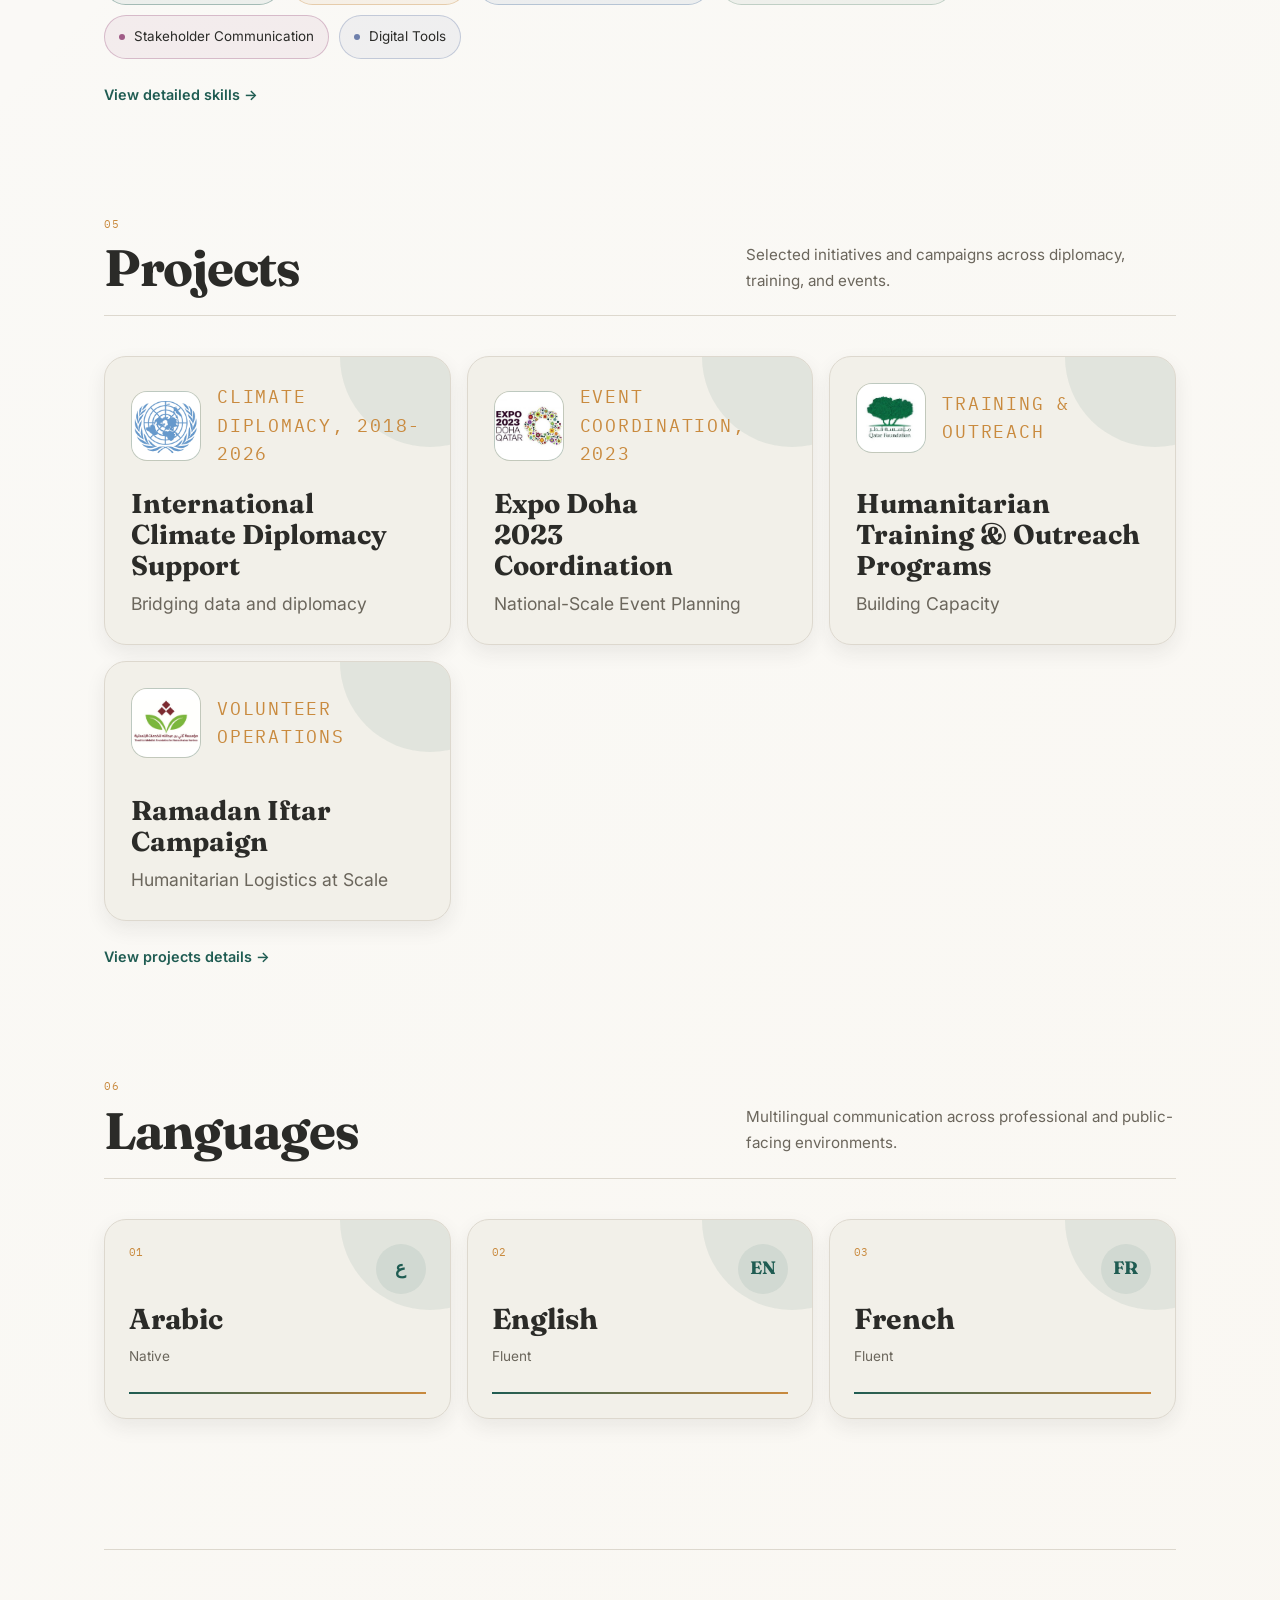
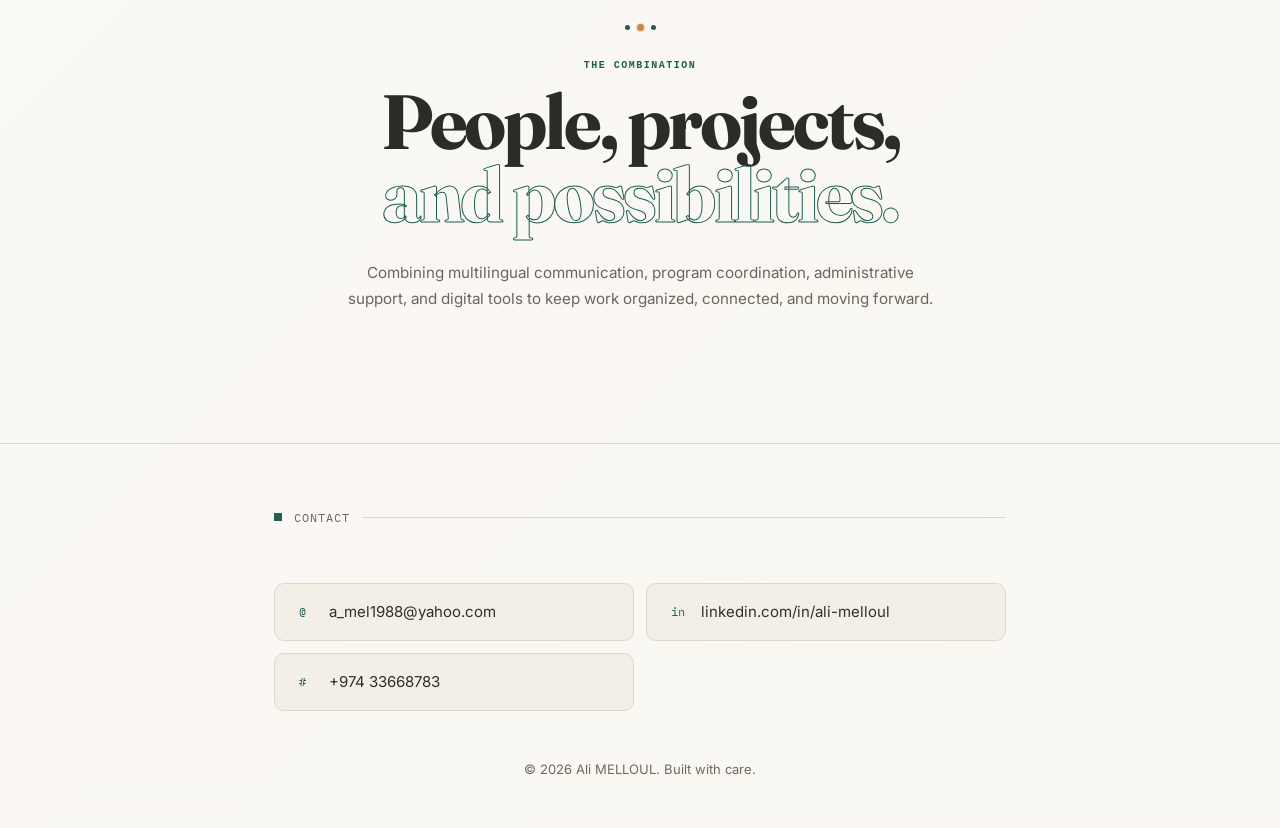
==== commit 5afd28b4: "Update website" ====
--- a/index.html
+++ b/index.html
@@ -1,501 +1,501 @@
-﻿<!doctype html>
-<html lang="en">
-<head>
-    <meta charset="utf-8">
-    <meta name="viewport" content="width=device-width, initial-scale=1">
-
-    <title>Ali MELLOUL | Home</title>
-    <meta name="description" content="Ali MELLOUL Home.">
-
-    <link rel="stylesheet" href="src/styles/home.css">
-    <link rel="stylesheet" href="src/styles/responsive.css">
-
-    <link rel="preconnect" href="https://fonts.googleapis.com">
-    <link rel="preconnect" href="https://fonts.gstatic.com" crossorigin>
-    <link href="https://fonts.googleapis.com/css2?family=Fraunces:opsz,wght@9..144,400;9..144,500;9..144,600&family=Inter:wght@400;500;600&family=IBM+Plex+Mono:wght@400;500&display=swap" rel="stylesheet">
-
-    <script src="src/components/site-shell.js" defer></script>
-    <script src="src/components/home.js" defer></script>
-</head>
-
-<body>
-
-<div data-site-header></div>
-
-<main class="home-page">
-
-    <!-- =========================================
-         HOME HERO
-    ========================================== -->
-
-    <section id="top" class="home-hero reveal">
-
-        <div class="home-eyebrow">
-            <span class="eyebrow-line"></span>
-            Welcome to my profile
-        </div>
-
-        <div class="home-hero-grid">
-
-            <div class="home-hero-copy">
-
-                <h1 class="home-title">
-                    I'm Ali MELLOUL
-                    <span>Program Specialist, Executive Assistant and Translator</span>
-                </h1>
-
-                <p class="home-intro">
-                    Bring structure to complex tasks, connect people and ideas across languages, and support teams in turning goals into meaningful results.
-                </p>
-
-                <div class="home-cta">
-
-                    <div class="dropdown">
-                        <button class="btn btn-primary dropdown-btn" type="button">
-                            Download My Resume
-                        </button>
-
-                        <div class="dropdown-content">
-                            <a href="assets/resume-en.pdf" download>English</a>
-                            <a href="assets/resume-ar.pdf" download>العربية</a>
-                        </div>
-                    </div>
-
-                    <div class="dropdown">
-                        <button class="btn btn-secondary dropdown-btn" type="button">
-                            Download My Portfolio
-                        </button>
-
-                        <div class="dropdown-content">
-                            <a href="assets/portfolio-en.pdf" download>English</a>
-                            <a href="assets/portfolio-ar.pdf" download>العربية</a>
-                        </div>
-                    </div>
-
-                    <a class="btn btn-primary" href="#contact">Contact Me</a>
-
-                </div>
-
-            </div>
-
-            <div class="home-orbit" aria-hidden="true">
-
-                <div class="orbit orbit-one"></div>
-                <div class="orbit orbit-two"></div>
-                <div class="orbit orbit-three"></div>
-
-                <div class="orbit-center">
-                    <img src="src/styles/Profile-hero.png" alt="Ali MELLOUL">
-                </div>
-
-                <span class="orbit-dot dot-one"></span>
-                <span class="orbit-dot dot-two"></span>
-                <span class="orbit-dot dot-three"></span>
-
-            </div>
-
-        </div>
-
-    </section>
-
-
-    <!-- =========================================
-         ABOUT
-    ========================================== -->
-
-    <section id="about" class="home-section reveal">
-
-        <div class="section-heading">
-
-            <div>
-                <span class="section-number">01</span>
-
-                <h2>
-                    About
-                </h2>
-            </div>
-
-            <p>
-                A multilingual professional dedicated to coordination,
-                executive support, and translation.
-            </p>
-
-        </div>
-
-        <p class="about-lead">
-            Multilingual professional with 14+ years of experience in program coordination, executive support, and translation within
-            international and mission-driven organizations. Adept at managing complex assignments, preparing reports, and facilitating
-            collaboration across diverse stakeholders. Fluent in Arabic, English, and French, with a strong commitment to delivering
-            high-quality results in fast-paced environments.
-        </p>
-
-    </section>
-
-
-    <!-- =========================================
-         EXPERIENCE
-    ========================================== -->
-
-    <section id="experience" class="home-section reveal">
-
-        <div class="section-heading">
-
-            <div>
-                <span class="section-number">02</span>
-
-                <h2>
-                    Experience
-                </h2>
-            </div>
-
-            <p>
-                Professional roles in program coordination,
-                training, and executive support.
-            </p>
-
-        </div>
-
-        <div class="experience-list">
-
-            <!-- ENTRY -->
-            <article class="experience-card">
-
-                <div class="experience-top">
-                    <span class="experience-index">01</span>
-                    <span class="experience-date">May 2018 – Mar 2026</span>
-                </div>
-
-                <div class="experience-header">
-                    <div class="experience-logo"><img src="assets/logos/GDA.jpg" alt="Global Dryland Alliance logo" /></div>
-                    <div class="experience-meta">
-                        <h3 class="experience-title">Program Specialist</h3>
-                        <p class="experience-org">Global Dryland Alliance, Doha, Qatar</p>
-                    </div>
-                </div>
-
-                <div class="experience-desc">
-                    <ul>
-                        <li>Led program planning and coordination efforts, including defining goals, developing procedures, and tracking progress against organizational objectives.</li>
-                        <li>Prepared and managed a wide range of written outputs such as background papers, analytical reports, and weekly progress updates.</li>
-                        <li>Coordinated with partner agencies and international organizations, supporting the preparation of official correspondence and collaborative reports.</li>
-                        <li>Represented the organization at local fairs, conferences, and partnership meetings, fostering external relationships and visibility.</li>
-                        <li>Wrote and localized content for multiple platforms including social media, brochures, landing pages, and event materials in Arabic, English, and French.</li>
-                        <li>Translated a wide variety of materials across Arabic, French, and English, including reports, website content, social media posts, brochures, guides, and flyers. Researched and compiled information from diverse sources to support content development and organizational communications.</li>
-                        <li>Adapted content across languages while preserving cultural sensitivity, contextual meaning, and accuracy.</li>
-                    </ul>
-                </div>
-
-            </article>
-
-            <!-- ENTRY -->
-            <article class="experience-card">
-
-                <div class="experience-top">
-                    <span class="experience-index">02</span>
-                    <span class="experience-date">Jan 2017 – Dec 2017</span>
-                </div>
-
-                <div class="experience-header">
-                    <div class="experience-logo"><img src="assets/logos/thani.jpeg" alt="Foundation Sheikh Thani Ibn Abdullah for Humanitarian Services logo" /></div>
-                    <div class="experience-meta">
-                        <h3 class="experience-title">Training Program Coordinator</h3>
-                        <p class="experience-org">Foundation Sheikh Thani Ibn Abdullah for Humanitarian Services (RAF), Doha, Qatar</p>
-                    </div>
-                </div>
-
-                <div class="experience-desc">
-                    <ul>
-                        <li>Designed and managed training schedules across all departments, tracking outcomes and maintaining accurate training records.</li>
-                        <li>Curated and recommended training materials and methodologies, and oversaw the procurement and upkeep of internal training resources.</li>
-                        <li>Facilitated training sessions through lectures, workshops, and meetings, creating an engaging and practical learning environment.</li>
-                        <li>Developed and updated training manuals, visual aids, and multimedia tools on a quarterly basis to reflect evolving needs.</li>
-                    </ul>
-                </div>
-
-            </article>
-
-        </div>
-
-        <p class="section-link"><a href="experience.html">View my full experience →</a></p>
-
-    </section>
-
-
-    <!-- =========================================
-         EDUCATION
-    ========================================== -->
-
-    <section id="education" class="home-section reveal">
-
-        <div class="section-heading">
-
-            <div>
-                <span class="section-number">03</span>
-
-                <h2>
-                    Education
-                </h2>
-            </div>
-
-            <p>
-                Academic background in translation
-                and interpreting.
-            </p>
-
-        </div>
-
-        <article class="education-card">
-
-            <div class="education-logo"><img src="assets/logos/US.jpg" alt="University of Setif 2 logo" /></div>
-
-            <div class="education-meta">
-                <h3 class="education-degree">Bachelor of Arts in Translation & Interpreting (English, Arabic, French)</h3>
-                <p class="education-school">University of Setif 2, Setif, Algeria</p>
-                <p class="education-date">2007 – 2011</p>
-            </div>
-
-        </article>
-
-    </section>
-
-
-    <!-- =========================================
-         SKILLS
-    ========================================== -->
-
-    <section id="skills" class="home-section reveal">
-
-        <div class="section-heading">
-
-            <div>
-                <span class="section-number">04</span>
-
-                <h2>
-                    Skills
-                </h2>
-            </div>
-
-            <p>
-                Core capabilities across communication,
-                coordination, and digital productivity.
-            </p>
-
-        </div>
-
-        <div class="skills-cloud">
-
-            <div class="skill-chip skill-core"><span class="skill-dot"></span>Digital & Productivity</div>
-            <div class="skill-chip skill-translation"><span class="skill-dot"></span>Research & Analysis</div>
-            <div class="skill-chip skill-research"><span class="skill-dot"></span>Communication & Languages</div>
-            <div class="skill-chip skill-training"><span class="skill-dot"></span>Coordination & Administration</div>
-            <div class="skill-chip skill-communication"><span class="skill-dot"></span>Stakeholder Communication</div>
-            <div class="skill-chip skill-tools"><span class="skill-dot"></span>Digital Tools</div>
-
-        </div>
-
-        <p class="section-link"><a href="skills.html">View detailed skills →</a></p>
-
-    </section>
-
-
-    <!-- =========================================
-         PROJECTS
-    ========================================== -->
-
-    <section id="projects" class="home-section reveal">
-
-        <div class="section-heading">
-
-            <div>
-                <span class="section-number">05</span>
-
-                <h2>
-                    Projects
-                </h2>
-            </div>
-
-            <p>
-                Selected initiatives and campaigns
-                across diplomacy, training, and events.
-            </p>
-
-        </div>
-
-        <div class="projects-grid">
-
-            <article class="project-card">
-                <div class="project-header">
-                    <span class="project-logo"><img src="assets/logos/UN.png" alt="Project one logo" /></span>
-                    <p class="project-type">Climate diplomacy, 2018-2026</p>
-                </div>
-                <div class="project-content">
-                    <h3>International Climate Diplomacy Support</h3>
-                    <p>Bridging data and diplomacy</p>
-                </div>
-            </article>
-            <article class="project-card">
-                <div class="project-header">
-                    <span class="project-logo"><img src="assets/logos/expo.jpg" alt="Project two logo" /></span>
-                    <p class="project-type">Event coordination, 2023</p>
-                </div>
-                <div class="project-content">
-                    <h3>Expo Doha</br> 2023</br> Coordination</h3>
-                    <p>National-Scale Event Planning</p>
-                </div> 
-            </article>
-            <article class="project-card">
-                <div class="project-header">
-                    <span class="project-logo"><img src="assets/logos/qf.jpg" alt="Project one logo" /></span>
-                    <p class="project-type">Training & outreach</p>
-                </div>
-                <div class="project-content">
-                    <h3>Humanitarian Training & Outreach Programs</h3>
-                    <p>Building Capacity </p>
-                </div> 
-            </article>
-
-
-
-            <article class="project-card">
-                <div class="project-header">
-                    <span class="project-logo"><img src="assets/logos/thani2.jpeg" alt="Project two logo" /></span>
-                    <p class="project-type">Volunteer operations</p>
-                </div>
-                <div class="project-content">
-                    <h3>Ramadan Iftar Campaign</h3>
-                    <p>Humanitarian Logistics at Scale</p> 
-                </div>
-            </article>
-
-        </div>
-
-        <p class="section-link"><a href="project-1.html">View projects details →</a></p>
-
-    </section>
-
-
-    <!-- =========================================
-         LANGUAGES
-    ========================================== -->
-
-    <section class="home-section reveal">
-
-        <div class="section-heading">
-
-            <div>
-                <span class="section-number">06</span>
-
-                <h2>
-                    Languages
-                </h2>
-            </div>
-
-            <p>
-                Multilingual communication across professional
-                and public-facing environments.
-            </p>
-
-        </div>
-
-        <div class="language-grid">
-
-            <article class="language-card">
-
-                <div class="language-top">
-                    <span class="language-index">01</span>
-                    <span class="language-symbol">ع</span>
-                </div>
-
-                <div class="language-content">
-                    <h3>Arabic</h3>
-                    <p>Native</p>
-                </div>
-
-                <div class="language-line">
-                    <span></span>
-                </div>
-
-            </article>
-
-            <article class="language-card">
-
-                <div class="language-top">
-                    <span class="language-index">02</span>
-                    <span class="language-symbol">EN</span>
-                </div>
-
-                <div class="language-content">
-                    <h3>English</h3>
-                    <p>Fluent</p>
-                </div>
-
-                <div class="language-line">
-                    <span></span>
-                </div>
-
-            </article>
-
-            <article class="language-card">
-
-                <div class="language-top">
-                    <span class="language-index">03</span>
-                    <span class="language-symbol">FR</span>
-                </div>
-
-                <div class="language-content">
-                    <h3>French</h3>
-                    <p>Fluent</p>
-                </div>
-
-                <div class="language-line">
-                    <span></span>
-                </div>
-
-            </article>
-
-        </div>
-
-    </section>
-
-
-    <!-- =========================================
-         CLOSING STATEMENT
-    ========================================== -->
-
-    <section class="home-closing reveal">
-
-        <div class="closing-decoration">
-            <span></span>
-            <span></span>
-            <span></span>
-        </div>
-
-        <p class="closing-label">
-            The combination
-        </p>
-
-        <h2>
-            People, projects,
-            <span>and possibilities.</span>
-        </h2>
-
-        <p class="closing-text">
-            Combining multilingual communication, program coordination,
-            administrative support, and digital tools to keep work
-            organized, connected, and moving forward.
-        </p>
-
-    </section>
-
-</main>
-
-<div data-site-footer></div>
-
-<script>
-    document.querySelectorAll('.year').forEach(
-        e => e.textContent = new Date().getFullYear()
-    );
-</script>
-
-</body>
+﻿<!doctype html>
+<html lang="en">
+<head>
+    <meta charset="utf-8">
+    <meta name="viewport" content="width=device-width, initial-scale=1">
+
+    <title>Ali MELLOUL | Home</title>
+    <meta name="description" content="Ali MELLOUL Home.">
+
+    <link rel="stylesheet" href="src/styles/home.css">
+    <link rel="stylesheet" href="src/styles/responsive.css">
+
+    <link rel="preconnect" href="https://fonts.googleapis.com">
+    <link rel="preconnect" href="https://fonts.gstatic.com" crossorigin>
+    <link href="https://fonts.googleapis.com/css2?family=Fraunces:opsz,wght@9..144,400;9..144,500;9..144,600&family=Inter:wght@400;500;600&family=IBM+Plex+Mono:wght@400;500&display=swap" rel="stylesheet">
+
+    <script src="src/components/site-shell.js" defer></script>
+    <script src="src/components/home.js" defer></script>
+</head>
+
+<body>
+
+<div data-site-header></div>
+
+<main class="home-page">
+
+    <!-- =========================================
+         HOME HERO
+    ========================================== -->
+
+    <section id="top" class="home-hero reveal">
+
+        <div class="home-eyebrow">
+            <span class="eyebrow-line"></span>
+            Welcome to my profile
+        </div>
+
+        <div class="home-hero-grid">
+
+            <div class="home-hero-copy">
+
+                <h1 class="home-title">
+                    I'm Ali MELLOUL
+                    <span>Program Specialist, Executive Assistant and Translator</span>
+                </h1>
+
+                <p class="home-intro">
+                    Bring structure to complex tasks, connect people and ideas across languages, and support teams in turning goals into meaningful results.
+                </p>
+
+                <div class="home-cta">
+
+                    <div class="dropdown">
+                        <button class="btn btn-primary dropdown-btn" type="button">
+                            Download My Resume
+                        </button>
+
+                        <div class="dropdown-content">
+                            <a href="assets/resume-en.pdf" download>English</a>
+                            <a href="assets/resume-ar.pdf" download>العربية</a>
+                        </div>
+                    </div>
+
+                    <div class="dropdown">
+                        <button class="btn btn-secondary dropdown-btn" type="button">
+                            Download My Portfolio
+                        </button>
+
+                        <div class="dropdown-content">
+                            <a href="assets/portfolio-en.pdf" download>English</a>
+                            <a href="assets/portfolio-ar.pdf" download>العربية</a>
+                        </div>
+                    </div>
+
+                    <a class="btn btn-primary" href="#contact">Contact Me</a>
+
+                </div>
+
+            </div>
+
+            <div class="home-orbit" aria-hidden="true">
+
+                <div class="orbit orbit-one"></div>
+                <div class="orbit orbit-two"></div>
+                <div class="orbit orbit-three"></div>
+
+                <div class="orbit-center">
+                    <img src="src/styles/Profile-hero.png" alt="Ali MELLOUL">
+                </div>
+
+                <span class="orbit-dot dot-one"></span>
+                <span class="orbit-dot dot-two"></span>
+                <span class="orbit-dot dot-three"></span>
+
+            </div>
+
+        </div>
+
+    </section>
+
+
+    <!-- =========================================
+         ABOUT
+    ========================================== -->
+
+    <section id="about" class="home-section reveal">
+
+        <div class="section-heading">
+
+            <div>
+                <span class="section-number">01</span>
+
+                <h2>
+                    About
+                </h2>
+            </div>
+
+            <p>
+                A multilingual professional dedicated to coordination,
+                executive support, and translation.
+            </p>
+
+        </div>
+
+        <p class="about-lead">
+            Multilingual professional with 14+ years of experience in program coordination, executive support, and translation within
+            international and mission-driven organizations. Adept at managing complex assignments, preparing reports, and facilitating
+            collaboration across diverse stakeholders. Fluent in Arabic, English, and French, with a strong commitment to delivering
+            high-quality results in fast-paced environments.
+        </p>
+
+    </section>
+
+
+    <!-- =========================================
+         EXPERIENCE
+    ========================================== -->
+
+    <section id="experience" class="home-section reveal">
+
+        <div class="section-heading">
+
+            <div>
+                <span class="section-number">02</span>
+
+                <h2>
+                    Experience
+                </h2>
+            </div>
+
+            <p>
+                Professional roles in program coordination,
+                training, and executive support.
+            </p>
+
+        </div>
+
+        <div class="experience-list">
+
+            <!-- ENTRY -->
+            <article class="experience-card">
+
+                <div class="experience-top">
+                    <span class="experience-index">01</span>
+                    <span class="experience-date">May 2018 – Mar 2026</span>
+                </div>
+
+                <div class="experience-header">
+                    <div class="experience-logo"><img src="assets/logos/GDA.jpg" alt="Global Dryland Alliance logo" /></div>
+                    <div class="experience-meta">
+                        <h3 class="experience-title">Program Specialist</h3>
+                        <p class="experience-org">Global Dryland Alliance, Doha, Qatar</p>
+                    </div>
+                </div>
+
+                <div class="experience-desc">
+                    <ul>
+                        <li>Led program planning and coordination efforts, including defining goals, developing procedures, and tracking progress against organizational objectives.</li>
+                        <li>Prepared and managed a wide range of written outputs such as background papers, analytical reports, and weekly progress updates.</li>
+                        <li>Coordinated with partner agencies and international organizations, supporting the preparation of official correspondence and collaborative reports.</li>
+                        <li>Represented the organization at local fairs, conferences, and partnership meetings, fostering external relationships and visibility.</li>
+                        <li>Wrote and localized content for multiple platforms including social media, brochures, landing pages, and event materials in Arabic, English, and French.</li>
+                        <li>Translated a wide variety of materials across Arabic, French, and English, including reports, website content, social media posts, brochures, guides, and flyers. Researched and compiled information from diverse sources to support content development and organizational communications.</li>
+                        <li>Adapted content across languages while preserving cultural sensitivity, contextual meaning, and accuracy.</li>
+                    </ul>
+                </div>
+
+            </article>
+
+            <!-- ENTRY -->
+            <article class="experience-card">
+
+                <div class="experience-top">
+                    <span class="experience-index">02</span>
+                    <span class="experience-date">Jan 2017 – Dec 2017</span>
+                </div>
+
+                <div class="experience-header">
+                    <div class="experience-logo"><img src="assets/logos/thani.jpeg" alt="Foundation Sheikh Thani Ibn Abdullah for Humanitarian Services logo" /></div>
+                    <div class="experience-meta">
+                        <h3 class="experience-title">Training Program Coordinator</h3>
+                        <p class="experience-org">Foundation Sheikh Thani Ibn Abdullah for Humanitarian Services (RAF), Doha, Qatar</p>
+                    </div>
+                </div>
+
+                <div class="experience-desc">
+                    <ul>
+                        <li>Designed and managed training schedules across all departments, tracking outcomes and maintaining accurate training records.</li>
+                        <li>Curated and recommended training materials and methodologies, and oversaw the procurement and upkeep of internal training resources.</li>
+                        <li>Facilitated training sessions through lectures, workshops, and meetings, creating an engaging and practical learning environment.</li>
+                        <li>Developed and updated training manuals, visual aids, and multimedia tools on a quarterly basis to reflect evolving needs.</li>
+                    </ul>
+                </div>
+
+            </article>
+
+        </div>
+
+        <p class="section-link"><a href="experience.html">View my full experience →</a></p>
+
+    </section>
+
+
+    <!-- =========================================
+         EDUCATION
+    ========================================== -->
+
+    <section id="education" class="home-section reveal">
+
+        <div class="section-heading">
+
+            <div>
+                <span class="section-number">03</span>
+
+                <h2>
+                    Education
+                </h2>
+            </div>
+
+            <p>
+                Academic background in translation
+                and interpreting.
+            </p>
+
+        </div>
+
+        <article class="education-card">
+
+            <div class="education-logo"><img src="assets/logos/US.jpg" alt="University of Setif 2 logo" /></div>
+
+            <div class="education-meta">
+                <h3 class="education-degree">Bachelor of Arts in Translation & Interpreting (English, Arabic, French)</h3>
+                <p class="education-school">University of Setif 2, Setif, Algeria</p>
+                <p class="education-date">2007 – 2011</p>
+            </div>
+
+        </article>
+
+    </section>
+
+
+    <!-- =========================================
+         SKILLS
+    ========================================== -->
+
+    <section id="skills" class="home-section reveal">
+
+        <div class="section-heading">
+
+            <div>
+                <span class="section-number">04</span>
+
+                <h2>
+                    Skills
+                </h2>
+            </div>
+
+            <p>
+                Core capabilities across communication,
+                coordination, and digital productivity.
+            </p>
+
+        </div>
+
+        <div class="skills-cloud">
+
+            <div class="skill-chip skill-core"><span class="skill-dot"></span>Digital & Productivity</div>
+            <div class="skill-chip skill-translation"><span class="skill-dot"></span>Research & Analysis</div>
+            <div class="skill-chip skill-research"><span class="skill-dot"></span>Communication & Languages</div>
+            <div class="skill-chip skill-training"><span class="skill-dot"></span>Coordination & Administration</div>
+            <div class="skill-chip skill-communication"><span class="skill-dot"></span>Stakeholder Communication</div>
+            <div class="skill-chip skill-tools"><span class="skill-dot"></span>Digital Tools</div>
+
+        </div>
+
+        <p class="section-link"><a href="skills.html">View detailed skills →</a></p>
+
+    </section>
+
+
+    <!-- =========================================
+         PROJECTS
+    ========================================== -->
+
+    <section id="projects" class="home-section reveal">
+
+        <div class="section-heading">
+
+            <div>
+                <span class="section-number">05</span>
+
+                <h2>
+                    Projects
+                </h2>
+            </div>
+
+            <p>
+                Selected initiatives and campaigns
+                across diplomacy, training, and events.
+            </p>
+
+        </div>
+
+        <div class="projects-grid">
+
+            <article class="project-card">
+                <div class="project-header">
+                    <span class="project-logo"><img src="assets/logos/UN.png" alt="Project one logo" /></span>
+                    <p class="project-type">Climate diplomacy, 2018-2026</p>
+                </div>
+                <div class="project-content">
+                    <h3>International Climate Diplomacy Support</h3>
+                    <p>Bridging data and diplomacy</p>
+                </div>
+            </article>
+            <article class="project-card">
+                <div class="project-header">
+                    <span class="project-logo"><img src="assets/logos/expo.jpg" alt="Project two logo" /></span>
+                    <p class="project-type">Event coordination, 2023</p>
+                </div>
+                <div class="project-content">
+                    <h3>Expo Doha</br> 2023</br> Coordination</h3>
+                    <p>National-Scale Event Planning</p>
+                </div> 
+            </article>
+            <article class="project-card">
+                <div class="project-header">
+                    <span class="project-logo"><img src="assets/logos/qf.jpg" alt="Project one logo" /></span>
+                    <p class="project-type">Training & outreach</p>
+                </div>
+                <div class="project-content">
+                    <h3>Humanitarian Training & Outreach Programs</h3>
+                    <p>Building Capacity </p>
+                </div> 
+            </article>
+
+
+
+            <article class="project-card">
+                <div class="project-header">
+                    <span class="project-logo"><img src="assets/logos/thani2.jpeg" alt="Project two logo" /></span>
+                    <p class="project-type">Volunteer operations</p>
+                </div>
+                <div class="project-content">
+                    <h3>Ramadan Iftar Campaign</h3>
+                    <p>Humanitarian Logistics at Scale</p> 
+                </div>
+            </article>
+
+        </div>
+
+        <p class="section-link"><a href="project-1.html">View projects details →</a></p>
+
+    </section>
+
+
+    <!-- =========================================
+         LANGUAGES
+    ========================================== -->
+
+    <section class="home-section reveal">
+
+        <div class="section-heading">
+
+            <div>
+                <span class="section-number">06</span>
+
+                <h2>
+                    Languages
+                </h2>
+            </div>
+
+            <p>
+                Multilingual communication across professional
+                and public-facing environments.
+            </p>
+
+        </div>
+
+        <div class="language-grid">
+
+            <article class="language-card">
+
+                <div class="language-top">
+                    <span class="language-index">01</span>
+                    <span class="language-symbol">ع</span>
+                </div>
+
+                <div class="language-content">
+                    <h3>Arabic</h3>
+                    <p>Native</p>
+                </div>
+
+                <div class="language-line">
+                    <span></span>
+                </div>
+
+            </article>
+
+            <article class="language-card">
+
+                <div class="language-top">
+                    <span class="language-index">02</span>
+                    <span class="language-symbol">EN</span>
+                </div>
+
+                <div class="language-content">
+                    <h3>English</h3>
+                    <p>Fluent</p>
+                </div>
+
+                <div class="language-line">
+                    <span></span>
+                </div>
+
+            </article>
+
+            <article class="language-card">
+
+                <div class="language-top">
+                    <span class="language-index">03</span>
+                    <span class="language-symbol">FR</span>
+                </div>
+
+                <div class="language-content">
+                    <h3>French</h3>
+                    <p>Fluent</p>
+                </div>
+
+                <div class="language-line">
+                    <span></span>
+                </div>
+
+            </article>
+
+        </div>
+
+    </section>
+
+
+    <!-- =========================================
+         CLOSING STATEMENT
+    ========================================== -->
+
+    <section class="home-closing reveal">
+
+        <div class="closing-decoration">
+            <span></span>
+            <span></span>
+            <span></span>
+        </div>
+
+        <p class="closing-label">
+            The combination
+        </p>
+
+        <h2>
+            People, projects,
+            <span>and possibilities.</span>
+        </h2>
+
+        <p class="closing-text">
+            Combining multilingual communication, program coordination,
+            administrative support, and digital tools to keep work
+            organized, connected, and moving forward.
+        </p>
+
+    </section>
+
+</main>
+
+<div data-site-footer></div>
+
+<script>
+    document.querySelectorAll('.year').forEach(
+        e => e.textContent = new Date().getFullYear()
+    );
+</script>
+
+</body>
 </html>
--- a/src/styles/home.css
+++ b/src/styles/home.css
@@ -1,1667 +1,1687 @@
-@import url("./theme.css");
-@import url("./layout.css");
-
-:root {
-    --bg: var(--color-bg);
-    --panel: var(--color-bg-panel);
-    --ink: var(--color-ink);
-    --muted: var(--color-ink-muted);
-    --line: var(--color-line);
-    --accent: var(--color-accent);
-    --warm: var(--color-accent-warm);
-}
-
-* { box-sizing: border-box; }
-
-html { scroll-behavior: smooth; }
-
-body {
-    margin: 0;
-    background: var(--bg);
-    color: var(--ink);
-    font: 16px/1.6 Inter, Arial, sans-serif;
-    transition: background-color var(--transition-medium), color var(--transition-medium), border-color var(--transition-medium);
-}
-
-a { color: inherit; }
-
-img { max-width: 100%; display: block; }
-
-/* =========================================================
-   HOME PAGE CONTAINER
-   ========================================================= */
-
-.home-page {
-    max-width: 1120px;
-    margin: 0 auto;
-    padding: 80px 24px 110px;
-    overflow: hidden;
-}
-
-
-/* =========================================================
-   HERO
-   ========================================================= */
-
-.home-hero {
-    position: relative;
-    padding: 25px 0 100px;
-}
-
-.home-eyebrow {
-    display: flex;
-    align-items: center;
-    gap: 10px;
-
-    color: var(--accent);
-    font-size: 11px;
-    font-weight: 700;
-    letter-spacing: .14em;
-    text-transform: uppercase;
-}
-
-.eyebrow-line {
-    width: 35px;
-    height: 1px;
-    background: var(--warm);
-}
-
-.home-hero-grid {
-    display: grid;
-    grid-template-columns: minmax(0, 1.5fr) minmax(260px, .7fr);
-    align-items: center;
-    gap: 70px;
-}
-
-.home-hero-copy {
-    padding-top: 25px;
-}
-
-.home-title {
-    margin: 0;
-
-    font-family: Georgia, serif;
-    font-size: clamp(2.3rem, 5vw, 4rem);
-    line-height: .92;
-    letter-spacing: -.055em;
-    color: var(--ink);
-}
-
-.home-title span {
-    display: block;
-
-    color: transparent;
-    -webkit-text-stroke: 1px var(--accent);
-    opacity: .9;
-}
-
-.home-intro {
-    max-width: 650px;
-
-    margin: 32px 0 0;
-
-    color: var(--muted);
-    font-size: clamp(1rem, 1.8vw, 1.15rem);
-    line-height: 1.75;
-}
-
-.home-intro + .home-intro {
-    margin-top: 14px;
-}
-
-
-/* =========================================================
-   HERO ORBIT
-   ========================================================= */
-
-.home-orbit {
-    position: relative;
-
-    width: 420px;
-    height: 420px;
-
-    margin: auto;
-    margin-top: 10px;
-
-    display: flex;
-    align-items: center;
-    justify-content: center;
-
-    animation: orbitFloat 6s ease-in-out infinite;
-}
-
-.orbit {
-    position: absolute;
-
-    border: 1px solid rgba(31, 92, 82, .22);
-    border-radius: 50%;
-}
-
-.orbit-one {
-    width: 385px;
-    height: 385px;
-
-    border-style: dashed;
-
-    animation: orbitOneSpin 20s linear infinite;
-}
-
-.orbit-two {
-    width: 470px;
-    height: 470px;
-
-    border-color: rgba(201, 138, 62, .18);
-
-    animation: orbitTwoSpin 28s linear infinite;
-}
-
-.orbit-three {
-    width: 300px;
-    height: 300px;
-
-    border-color: rgba(80, 119, 164, .25);
-    border-style: dotted;
-
-    animation: orbitThreeSpin 14s linear infinite;
-}
-
-.orbit-center {
-    width: 250px;
-    height: 250px;
-
-    border-radius: 50%;
-
-    display: flex;
-    align-items: center;
-    justify-content: center;
-
-    overflow: hidden;
-
-    background:
-        radial-gradient(
-            circle at 35% 30%,
-            rgba(201, 138, 62, .18),
-            transparent 55%
-        ),
-        var(--panel);
-
-    border: 1px solid var(--line);
-
-    box-shadow:
-        0 0 0 12px rgba(31, 92, 82, .025),
-        0 15px 45px rgba(0, 0, 0, .08);
-
-    animation: orbitCenterGlow 3.5s ease-in-out infinite;
-}
-
-.orbit-center img {
-    width: 100%;
-    height: 100%;
-    object-fit: cover;
-    display: block;
-}
-
-.orbit-dot {
-    position: absolute;
-
-    width: 9px;
-    height: 9px;
-
-    border-radius: 50%;
-
-    background: var(--accent);
-
-    box-shadow:
-        0 0 0 5px rgba(31, 92, 82, .08),
-        0 0 20px rgba(31, 92, 82, .25);
-
-    animation: dotPulse 2.6s ease-in-out infinite;
-}
-
-.dot-one {
-    top: 48px;
-    right: 92px;
-
-    animation-delay: 0s;
-}
-
-.dot-two {
-    bottom: 76px;
-    left: 42px;
-
-    background: var(--warm);
-
-    box-shadow:
-        0 0 0 5px rgba(201, 138, 62, .08),
-        0 0 20px rgba(201, 138, 62, .25);
-
-    animation-delay: .8s;
-}
-
-.dot-three {
-    top: 190px;
-    right: -6px;
-
-    width: 6px;
-    height: 6px;
-
-    animation-delay: 1.6s;
-}
-
-
-@keyframes orbitOneSpin {
-    0% { transform: rotate(0deg) scale(1); }
-    50% { transform: rotate(180deg) scale(1.05); }
-    100% { transform: rotate(360deg) scale(1); }
-}
-
-@keyframes orbitTwoSpin {
-    0% { transform: rotate(360deg) scale(1); }
-    50% { transform: rotate(180deg) scale(1.06); }
-    100% { transform: rotate(0deg) scale(1); }
-}
-
-@keyframes orbitThreeSpin {
-    0% { transform: rotate(360deg) scale(1); }
-    50% { transform: rotate(180deg) scale(1.08); }
-    100% { transform: rotate(0deg) scale(1); }
-}
-
-@keyframes orbitFloat {
-    0%, 100% { transform: translateY(0); }
-    50% { transform: translateY(-14px); }
-}
-
-@keyframes orbitCenterGlow {
-    0%, 100% {
-        box-shadow:
-            0 0 0 12px rgba(31, 92, 82, .025),
-            0 15px 45px rgba(0, 0, 0, .08);
-    }
-    50% {
-        box-shadow:
-            0 0 0 18px rgba(31, 92, 82, .06),
-            0 15px 55px rgba(0, 0, 0, .14);
-    }
-}
-
-@keyframes dotPulse {
-    0%, 100% { transform: scale(1); opacity: 1; }
-    50% { transform: scale(1.6); opacity: .6; }
-}
-
-
-/* =========================================================
-   HERO CTA
-   ========================================================= */
-
-.home-cta {
-    display: flex;
-    flex-wrap: wrap;
-    gap: 12px;
-    align-items: center;
-
-    margin-top: 40px;
-}
-
-.btn {
-    display: inline-flex;
-    align-items: center;
-    gap: 8px;
-    padding: 12px 24px;
-    border-radius: 999px;
-    font-size: 14px;
-    font-weight: 500;
-    text-decoration: none;
-    border: 1px solid transparent;
-    cursor: pointer;
-    transition:
-        transform .3s ease,
-        background-color .3s ease,
-        border-color .3s ease,
-        box-shadow .3s ease,
-        filter .3s ease;
-    position: relative;
-    overflow: hidden;
-}
-
-.btn:hover,
-.btn:focus-visible {
-    transform: translateY(-2px) scale(1.01);
-    box-shadow: var(--shadow-card);
-    filter: brightness(1.02);
-}
-
-.btn-primary {
-    background: var(--accent);
-    color: var(--white);
-}
-
-.btn-primary:hover {
-    background: var(--accent);
-    filter: brightness(1.08);
-}
-
-.btn-secondary {
-    background: transparent;
-    color: var(--accent);
-    border-color: var(--accent);
-}
-
-.btn-secondary:hover {
-    background: rgba(31, 92, 82, .08);
-    border-color: var(--accent);
-    color: var(--accent);
-}
-
-/* Dropdown */
-.dropdown {
-    position: relative;
-    display: inline-flex;
-    min-width: 180px;
-}
-
-.dropdown-btn {
-    appearance: none;
-    cursor: pointer;
-    display: inline-flex;
-    align-items: center;
-    justify-content: center;
-    width: auto;
-}
-
-.dropdown-btn::after {
-    content: "▼";
-    font-size: 10px;
-    margin-left: 8px;
-    transition: transform 0.25s ease;
-}
-
-.dropdown.active .dropdown-btn::after {
-    transform: rotate(180deg);
-}
-
-.dropdown-content {
-    position: absolute;
-    top: calc(100% + 10px);
-    left: 0;
-    min-width: 100%;
-    max-width: 280px;
-    background: var(--color-surface-strong, #FFFFFF);
-    border: 1px solid var(--color-line, rgba(0,0,0,0.08));
-    color: var(--ink, #111);
-    border-radius: 14px;
-    box-shadow: 0 12px 30px rgba(0,0,0,.18);
-    overflow: hidden;
-    opacity: 0;
-    visibility: hidden;
-    transform: translateY(-8px);
-    transition: all .25s ease;
-    z-index: 999;
-}
-
-.dropdown.active .dropdown-content {
-    opacity: 1;
-    visibility: visible;
-    transform: translateY(0);
-}
-
-.dropdown-content a {
-    display: flex;
-    align-items: center;
-    gap: 10px;
-    padding: 14px 18px;
-    color: var(--ink, #111);
-    text-decoration: none;
-    font-size: 14px;
-    transition: background .2s ease;
-}
-
-.dropdown-content a:hover {
-    background: var(--color-button-hover-overlay, rgba(255,255,255,.08));
-}
-
-.dropdown-content a:not(:last-child) {
-    border-bottom: 1px solid var(--color-line, rgba(0,0,0,0.08));
-}
-
-
-/* =========================================================
-   GENERAL SECTIONS
-   ========================================================= */
-
-.home-section {
-    margin-top: 110px;
-}
-
-.section-heading {
-    display: grid;
-    grid-template-columns: 1fr minmax(250px, 430px);
-    align-items: end;
-    gap: 40px;
-
-    margin-bottom: 40px;
-
-    padding-bottom: 22px;
-
-    border-bottom: 1px solid var(--line);
-}
-
-.section-heading > div {
-    position: relative;
-}
-
-.section-number {
-    display: block;
-
-    margin-bottom: 9px;
-
-    color: var(--warm);
-
-    font-family: ui-monospace, monospace;
-    font-size: 11px;
-    letter-spacing: .12em;
-}
-
-.section-heading h2 {
-    margin: 0;
-
-    font-size: clamp(2rem, 4vw, 3.2rem);
-    line-height: 1;
-    letter-spacing: -.025em;
-}
-
-.section-heading p {
-    margin: 0;
-
-    color: var(--muted);
-
-    font-size: .95rem;
-    line-height: 1.7;
-}
-
-
-/* =========================================================
-   ABOUT
-   ========================================================= */
-
-.about-lead {
-    max-width: 780px;
-
-    margin: 0;
-
-    font-size: clamp(1.05rem, 2vw, 1.3rem);
-    line-height: 1.8;
-    color: var(--ink);
-}
-
-
-/* =========================================================
-   EXPERIENCE CARDS
-   ========================================================= */
-
-.experience-list {
-    display: grid;
-    gap: 16px;
-}
-
-.experience-card {
-    position: relative;
-
-    padding: 28px;
-
-    background: var(--panel);
-
-    border: 1px solid var(--line);
-    border-radius: 22px;
-
-    overflow: hidden;
-
-    box-shadow: var(--shadow-card);
-
-    transition:
-        transform .5s cubic-bezier(.2,.8,.2,1),
-        border-color .4s ease,
-        box-shadow .4s ease;
-}
-
-.experience-card::before {
-    content: "";
-
-    position: absolute;
-
-    width: 180px;
-    height: 180px;
-
-    top: -90px;
-    right: -70px;
-
-    border-radius: 50%;
-
-    background: rgba(31, 92, 82, .08);
-
-    transition: transform .6s ease;
-}
-
-.experience-card:hover {
-    transform: translateY(-7px);
-
-    border-color: rgba(31, 92, 82, .4);
-
-    box-shadow: var(--shadow-hover);
-}
-
-.experience-card:hover::before {
-    transform: scale(1.5);
-}
-
-.experience-top {
-    position: relative;
-
-    display: flex;
-    justify-content: space-between;
-    align-items: flex-start;
-    gap: 20px;
-}
-
-.experience-index {
-    color: var(--warm);
-
-    font-family: ui-monospace, monospace;
-    font-size: 11px;
-}
-
-.experience-date {
-    color: var(--warm);
-
-    font-family: ui-monospace, monospace;
-    font-size: 11px;
-    letter-spacing: .04em;
-}
-
-.experience-header {
-    position: relative;
-
-    display: flex;
-    align-items: center;
-    gap: 20px;
-
-    margin-top: 22px;
-}
-
-.experience-logo {
-    flex-shrink: 0;
-
-    width: 120px;
-    height: 80px;
-
-    border-radius: 16px;
-    border: 1px solid rgba(31, 92, 82, .2);
-    background: linear-gradient(135deg, rgba(31, 92, 82, .1), rgba(201, 138, 62, .08));
-    overflow: hidden;
-
-    display: flex;
-    align-items: center;
-    justify-content: center;
-
-    box-shadow: inset 0 1px 0 rgba(255,255,255,.4);
-}
-
-.experience-logo img {
-    width: 100%;
-    height: 100%;
-    object-fit: cover;
-    display: block;
-}
-
-.experience-meta {
-    min-width: 0;
-    flex: 1;
-}
-
-.experience-title {
-    margin: 0 0 4px;
-
-    font-family: Georgia, serif;
-    font-size: clamp(1.3rem, 2.4vw, 1.8rem);
-    line-height: 1.15;
-}
-
-.experience-org {
-    margin: 0;
-
-    color: var(--muted);
-    font-size: .9rem;
-}
-
-.experience-desc {
-    position: relative;
-
-    margin-top: 20px;
-}
-
-.experience-desc ul {
-    margin: 0;
-    padding-left: 20px;
-
-    display: grid;
-    gap: 8px;
-}
-
-.experience-desc li {
-    font-size: .92rem;
-    line-height: 1.7;
-    color: var(--ink);
-}
-
-.experience-desc li::marker {
-    color: var(--accent);
-}
-
-
-/* =========================================================
-   EDUCATION
-   ========================================================= */
-
-.education-card {
-    position: relative;
-
-    padding: 28px;
-
-    display: flex;
-    align-items: center;
-    gap: 24px;
-
-    background: var(--panel);
-
-    border: 1px solid var(--line);
-    border-radius: 22px;
-
-    overflow: hidden;
-
-    box-shadow: var(--shadow-card);
-
-    transition:
-        transform .5s cubic-bezier(.2,.8,.2,1),
-        border-color .4s ease,
-        box-shadow .4s ease;
-}
-
-.education-card::before {
-    content: "";
-
-    position: absolute;
-
-    width: 180px;
-    height: 180px;
-
-    bottom: -90px;
-    left: -70px;
-
-    border-radius: 50%;
-
-    background: rgba(201, 138, 62, .08);
-
-    transition: transform .6s ease;
-}
-
-.education-card:hover {
-    transform: translateY(-7px);
-
-    border-color: rgba(201, 138, 62, .4);
-
-    box-shadow: var(--shadow-hover);
-}
-
-.education-card:hover::before {
-    transform: scale(1.5);
-}
-
-.education-logo {
-    position: relative;
-    z-index: 1;
-
-    flex-shrink: 0;
-
-    width: 120px;
-    height: 120px;
-
-    border-radius: 18px;
-    border: 1px solid rgba(201, 138, 62, .25);
-    background: linear-gradient(135deg, rgba(201, 138, 62, .12), rgba(31, 92, 82, .08));
-    overflow: hidden;
-
-    display: flex;
-    align-items: center;
-    justify-content: center;
-
-    box-shadow: inset 0 1px 0 rgba(255,255,255,.4);
-}
-
-.education-logo img {
-    width: 100%;
-    height: 100%;
-    object-fit: cover;
-    display: block;
-}
-
-.education-meta {
-    position: relative;
-    z-index: 1;
-
-    min-width: 0;
-}
-
-.education-degree {
-    margin: 0 0 6px;
-
-    font-family: Georgia, serif;
-    font-size: clamp(1.2rem, 2.2vw, 1.6rem);
-    line-height: 1.2;
-}
-
-.education-school {
-    margin: 0 0 6px;
-
-    color: var(--muted);
-    font-size: .9rem;
-}
-
-.education-date {
-    color: var(--warm);
-
-    font-family: ui-monospace, monospace;
-    font-size: 11px;
-    letter-spacing: .04em;
-}
-
-
-/* =========================================================
-   SKILLS CHIPS
-   ========================================================= */
-
-.skills-cloud {
-    display: flex;
-    flex-wrap: wrap;
-    gap: 10px;
-}
-
-.skill-chip {
-    display: inline-flex;
-    align-items: center;
-    gap: 9px;
-
-    padding: 10px 14px;
-
-    border: 1px solid var(--line);
-    border-radius: 999px;
-
-    color: var(--ink);
-
-    background: transparent;
-
-    font-size: .84rem;
-
-    cursor: default;
-
-    transition:
-        transform .3s ease,
-        background .3s ease,
-        border-color .3s ease,
-        color .3s ease,
-        opacity var(--transition-slow);
-}
-
-.skill-chip:hover {
-    transform: translateY(-4px);
-
-    border-color: var(--accent);
-
-    background: rgba(31, 92, 82, .07);
-
-    color: var(--accent);
-}
-
-.skill-dot {
-    width: 6px;
-    height: 6px;
-
-    flex-shrink: 0;
-
-    border-radius: 50%;
-
-    background: var(--warm);
-
-    transition: transform .3s ease;
-}
-
-.skill-chip:hover .skill-dot {
-    transform: scale(1.7);
-}
-
-.skill-chip.skill-core { border-color: rgba(31, 92, 82, .35); background: rgba(31, 92, 82, .06); }
-.skill-chip.skill-core .skill-dot { background: #1f5c52; }
-.skill-chip.skill-translation { border-color: rgba(201, 138, 62, .35); background: rgba(201, 138, 62, .08); }
-.skill-chip.skill-translation .skill-dot { background: #c98a3e; }
-.skill-chip.skill-research { border-color: rgba(80, 119, 164, .35); background: rgba(80, 119, 164, .08); }
-.skill-chip.skill-research .skill-dot { background: #5077a4; }
-.skill-chip.skill-training { border-color: rgba(107, 146, 123, .35); background: rgba(107, 146, 123, .08); }
-.skill-chip.skill-training .skill-dot { background: #6b927b; }
-.skill-chip.skill-communication { border-color: rgba(160, 92, 135, .35); background: rgba(160, 92, 135, .08); }
-.skill-chip.skill-communication .skill-dot { background: #a05c87; }
-.skill-chip.skill-tools { border-color: rgba(110, 128, 172, .35); background: rgba(110, 128, 172, .08); }
-.skill-chip.skill-tools .skill-dot { background: #6e80ac; }
-
-
-/* =========================================================
-   PROJECTS
-   ========================================================= */
-
-.projects-grid {
-    display: grid;
-    grid-template-columns: repeat(2, 1fr);
-    gap: 16px;
-}
-
-.project-card {
-    position: relative;
-
-    min-height: 260px;
-
-    padding: 26px;
-
-    display: flex;
-    flex-direction: column;
-
-    background: var(--panel);
-
-    border: 1px solid var(--line);
-    border-radius: 22px;
-
-    overflow: hidden;
-
-    box-shadow: var(--shadow-card);
-
-    transition:
-        transform .5s cubic-bezier(.2,.8,.2,1),
-        border-color .4s ease,
-        box-shadow .4s ease,
-        opacity var(--transition-slow);
-}
-
-.project-card::before {
-    content: "";
-
-    position: absolute;
-
-    width: 180px;
-    height: 180px;
-
-    top: -90px;
-    right: -70px;
-
-    border-radius: 50%;
-
-    background: rgba(31, 92, 82, .08);
-
-    transition: transform .6s ease;
-}
-
-.project-card:hover {
-    transform: translateY(-7px);
-
-    border-color: rgba(31, 92, 82, .4);
-
-    box-shadow: var(--shadow-hover);
-}
-
-.project-card:hover::before {
-    transform: scale(1.5);
-}
-
-.project-header {
-    position: relative;
-
-    display: flex;
-    align-items: center;
-    justify-content: space-between;
-    gap: 16px;
-
-    margin-bottom: 20px;
-}
-
-.project-logo {
-    flex-shrink: 0;
-
-    width: 70px;
-    height: 70px;
-
-    border-radius: 16px;
-    border: 1px solid rgba(31, 92, 82, .2);
-    background: linear-gradient(135deg, rgba(201, 138, 62, .12), rgba(31, 92, 82, .08));
-    overflow: hidden;
-
-    display: flex;
-    align-items: center;
-    justify-content: center;
-
-    box-shadow: inset 0 1px 0 rgba(255,255,255,.4);
-}
-
-.project-logo img {
-    width: 100%;
-    height: 100%;
-    object-fit: cover;
-    display: block;
-}
-
-.project-type {
-    margin: 0;
-
-    color: var(--warm);
-
-    font-family: ui-monospace, monospace;
-    font-size: 10px;
-    letter-spacing: .1em;
-    text-transform: uppercase;
-}
-
-.project-content {
-    position: relative;
-
-    margin-top: auto;
-}
-
-.project-content h3 {
-    margin: 0 0 8px;
-
-    font-family: Georgia, serif;
-    font-size: clamp(1.3rem, 2.4vw, 1.7rem);
-    line-height: 1.15;
-}
-
-.project-content p {
-    margin: 0;
-
-    color: var(--muted);
-    font-size: .9rem;
-    line-height: 1.6;
-}
-
-
-/* =========================================================
-   LANGUAGES
-   ========================================================= */
-
-.language-grid {
-    display: grid;
-    grid-template-columns: repeat(3, 1fr);
-    gap: 16px;
-}
-
-.language-card {
-    position: relative;
-
-    min-height: 200px;
-
-    padding: 24px;
-
-    display: flex;
-    flex-direction: column;
-    justify-content: space-between;
-
-    background: var(--panel);
-
-    border: 1px solid var(--line);
-    border-radius: 22px;
-
-    overflow: hidden;
-
-    box-shadow: var(--shadow-card);
-
-    transition:
-        transform .5s cubic-bezier(.2,.8,.2,1),
-        border-color .4s ease,
-        box-shadow .4s ease;
-}
-
-.language-card::before {
-    content: "";
-
-    position: absolute;
-
-    width: 180px;
-    height: 180px;
-
-    top: -90px;
-    right: -70px;
-
-    border-radius: 50%;
-
-    background: rgba(31, 92, 82, .08);
-
-    transition: transform .6s ease;
-}
-
-.language-card:hover {
-    transform: translateY(-9px);
-
-    border-color: rgba(31, 92, 82, .4);
-
-    box-shadow: var(--shadow-hover);
-}
-
-.language-card:hover::before {
-    transform: scale(1.5);
-}
-
-.language-top {
-    position: relative;
-
-    display: flex;
-    justify-content: space-between;
-    align-items: flex-start;
-}
-
-.language-index {
-    color: var(--warm);
-
-    font-family: ui-monospace, monospace;
-    font-size: 11px;
-}
-
-.language-symbol {
-    display: flex;
-    align-items: center;
-    justify-content: center;
-
-    width: 50px;
-    height: 50px;
-
-    border-radius: 50%;
-
-    background: rgba(31, 92, 82, .08);
-
-    color: var(--accent);
-
-    font-family: Georgia, serif;
-    font-size: 18px;
-    font-weight: bold;
-}
-
-.language-content {
-    position: relative;
-}
-
-.language-content h3 {
-    margin: 0 0 4px;
-
-    font-family: Georgia, serif;
-    font-size: 1.8rem;
-}
-
-.language-content p {
-    margin: 0;
-
-    color: var(--muted);
-    font-size: .85rem;
-}
-
-.language-line {
-    height: 2px;
-
-    margin-top: 22px;
-
-    overflow: hidden;
-
-    background: var(--line);
-}
-
-.language-line span {
-    display: block;
-
-    width: 0;
-    height: 100%;
-
-    background:
-        linear-gradient(
-            90deg,
-            var(--accent),
-            var(--warm)
-        );
-
-    transition: width 1.4s cubic-bezier(.16,1,.3,1);
-}
-
-.reveal.visible .language-line span {
-    width: 100%;
-}
-
-
-/* =========================================================
-   SECTION LINK
-   ========================================================= */
-
-.section-link {
-    margin: 24px 0 0;
-    font-size: .9rem;
-    font-weight: 600;
-}
-
-.section-link a {
-    color: var(--accent);
-    text-decoration: none;
-
-    transition: color .3s ease;
-}
-
-.section-link a:hover {
-    text-decoration: underline;
-}
-
-
-/* =========================================================
-   CLOSING
-   ========================================================= */
-
-.home-closing {
-    position: relative;
-
-    margin-top: 130px;
-
-    padding: 75px 10px 20px;
-
-    text-align: center;
-
-    border-top: 1px solid var(--line);
-}
-
-.closing-decoration {
-    display: flex;
-    justify-content: center;
-    gap: 8px;
-
-    margin-bottom: 28px;
-}
-
-.closing-decoration span {
-    width: 5px;
-    height: 5px;
-
-    border-radius: 50%;
-
-    background: var(--accent);
-}
-
-.closing-decoration span:nth-child(2) {
-    background: var(--warm);
-    transform: scale(1.5);
-}
-
-.closing-label {
-    margin: 0 0 12px;
-
-    color: var(--accent);
-
-    font-family: ui-monospace, monospace;
-    font-size: 10px;
-    font-weight: 700;
-    letter-spacing: .15em;
-    text-transform: uppercase;
-}
-
-.home-closing h2 {
-    max-width: 800px;
-
-    margin: auto;
-
-    font-size: clamp(2.5rem, 6vw, 5rem);
-    line-height: .95;
-    letter-spacing: -.04em;
-}
-
-.home-closing h2 span {
-    display: block;
-
-    color: transparent;
-    -webkit-text-stroke: 1px var(--accent);
-}
-
-.closing-text {
-    max-width: 600px;
-
-    margin: 28px auto 0;
-
-    color: var(--muted);
-
-    font-size: .95rem;
-    line-height: 1.75;
-}
-
-
-/* =========================================================
-   SCROLL REVEAL
-   ========================================================= */
-
-.reveal {
-    opacity: 0;
-
-    transform: translateY(35px);
-
-    transition:
-        opacity .8s ease,
-        transform .8s cubic-bezier(.2,.8,.2,1);
-}
-
-.reveal.visible {
-    opacity: 1;
-
-    transform: translateY(0);
-}
-
-
-/* =========================================================
-   STAGGER ANIMATIONS
-   ========================================================= */
-
-.experience-card,
-.language-card {
-    opacity: 0;
-    transform: translateY(20px);
-}
-
-.reveal.visible .experience-card,
-.reveal.visible .language-card {
-    opacity: 1;
-    transform: translateY(0);
-}
-
-.experience-card:nth-child(1),
-.language-card:nth-child(1) {
-    transition-delay: .05s;
-}
-
-.experience-card:nth-child(2),
-.language-card:nth-child(2) {
-    transition-delay: .12s;
-}
-
-.language-card:nth-child(3) {
-    transition-delay: .19s;
-}
-
-
-/* =========================================================
-   TABLET
-   ========================================================= */
-
-@media (max-width: 900px) {
-
-    .home-page {
-        padding-top: 60px;
-    }
-
-    .home-hero {
-        padding-bottom: 10px;
-    }
-
-    .home-hero-grid {
-        grid-template-columns: 1fr;
-        gap: 25px;
-    }
-
-    .home-orbit {
-        position: relative;
-        width: 320px;
-        height: 320px;
-
-        margin: 0 auto;
-
-        display: flex;
-        align-items: center;
-        justify-content: center;
-    }
-
-    .orbit-one,
-    .orbit-two,
-    .orbit-three {
-        position: absolute;
-
-        border-radius: 50%;
-    }
-
-    .orbit-one {
-        width: 280px;
-        height: 280px;
-
-        border: 1px dashed rgba(31, 92, 82, .22);
-        animation: orbitOneSpin 16s linear infinite;
-    }
-
-    .orbit-two {
-        width: 300px;
-        height: 300px;
-
-        border-color: rgba(201, 138, 62, .18);
-        animation: orbitTwoSpin 22s linear infinite;
-    }
-
-    .orbit-three {
-        width: 240px;
-        height: 240px;
-
-        border-color: rgba(80, 119, 164, .25);
-        border-style: dotted;
-
-        animation: orbitThreeSpin 12s linear infinite;
-    }
-
-    .orbit-center {
-        width: 130px;
-        height: 130px;
-
-        border-radius: 50%;
-        overflow: hidden;
-
-        border: 1px solid var(--line);
-
-        box-shadow: 0 0 0 10px rgba(31, 92, 82, .025), 0 8px 25px rgba(0, 0, 0, .08);
-    }
-
-    .dot-one {
-        top: 28px;
-        right: 12px;
-    }
-
-    .dot-two {
-        bottom: 26px;
-        left: 20px;
-    }
-
-    .dot-three {
-        top: 125px;
-        right: -5px;
-    }
-
-    .home-section {
-        margin-top: 40px;
-    }
-
-    .home-closing {
-        margin-top: 70px;
-    }
-
-    .section-heading {
-        grid-template-columns: 1fr;
-        gap: 15px;
-    }
-
-    .language-grid {
-        grid-template-columns: 1fr;
-    }
-
-    .language-card {
-        min-height: 190px;
-    }
-
-    .projects-grid {
-        grid-template-columns: 1fr;
-    }
-
-    .education-card {
-        flex-direction: column;
-        align-items: flex-start;
-    }
-
-}
-
-
-/* =========================================================
-   MOBILE
-   ========================================================= */
-
-@media (max-width: 560px) {
-
-    .home-page {
-        padding: 24px 16px 50px;
-    }
-
-    .home-hero {
-        padding-top: 6px;
-        padding-bottom: 0;
-    }
-
-    .home-title {
-        font-size: clamp(3.1rem, 16vw, 5rem);
-    }
-
-    .home-intro {
-        margin-top: 18px;
-        font-size: .95rem;
-    }
-
-    .home-orbit {
-        position: relative;
-        width: 240px;
-        height: 240px;
-
-        margin: 0 auto;
-
-        display: flex;
-        align-items: center;
-        justify-content: center;
-    }
-
-    .orbit-one,
-    .orbit-two,
-    .orbit-three {
-        position: absolute;
-
-        border-radius: 50%;
-    }
-
-    .orbit-one {
-        width: 200px;
-        height: 200px;
-
-        border: 1px dashed rgba(31, 92, 82, .22);
-        animation: orbitOneSpin 16s linear infinite;
-    }
-
-    .orbit-two {
-        width: 230px;
-        height: 230px;
-
-        border-color: rgba(201, 138, 62, .18);
-        animation: orbitTwoSpin 22s linear infinite;
-    }
-
-    .orbit-three {
-        width: 170px;
-        height: 170px;
-
-        border-color: rgba(80, 119, 164, .25);
-        border-style: dotted;
-
-        animation: orbitThreeSpin 12s linear infinite;
-    }
-
-    .orbit-center {
-        width: 90px;
-        height: 90px;
-
-        border-radius: 50%;
-        overflow: hidden;
-
-        border: 1px solid var(--line);
-
-        box-shadow: 0 0 0 10px rgba(31, 92, 82, .025), 0 8px 25px rgba(0, 0, 0, .08);
-    }
-
-    .orbit-dot {
-        width: 6px;
-        height: 6px;
-
-        border-radius: 50%;
-
-        background: var(--accent);
-    }
-
-    .dot-one {
-        top: 25px;
-        right: 15px;
-    }
-
-    .dot-two {
-        bottom: 22px;
-        left: 15px;
-
-        background: var(--warm);
-    }
-
-    .dot-three {
-        top: 95px;
-        right: -3px;
-
-        animation-delay: 1.6s;
-    }
-
-    .home-cta {
-        margin-top: 20px;
-        flex-direction: column;
-        align-items: stretch;
-    }
-
-    .home-cta .btn,
-    .home-cta .dropdown-btn {
-        width: 100%;
-        height: 48px;
-        padding: 0 24px;
-        line-height: 1;
-    }
-
-    .btn {
-        justify-content: center;
-    }
-
-    .dropdown {
-        width: 100%;
-    }
-
-    .home-section {
-        margin-top: 30px;
-    }
-
-    .section-heading {
-        margin-bottom: 18px;
-    }
-
-    .section-heading h2 {
-        font-size: 2rem;
-    }
-
-    .section-heading p {
-        font-size: .88rem;
-    }
-
-    .about-lead {
-        font-size: 1rem;
-    }
-
-    .experience-card {
-        padding: 20px;
-        border-radius: 18px;
-    }
-
-    .experience-header {
-        flex-direction: column;
-        align-items: flex-start;
-        gap: 12px;
-    }
-
-    .experience-logo {
-        width: 90px;
-        height: 64px;
-    }
-
-    .education-card {
-        padding: 20px;
-        border-radius: 18px;
-    }
-
-    .education-logo {
-        width: 90px;
-        height: 90px;
-    }
-
-    .projects-grid,
-    .language-grid {
-        gap: 10px;
-    }
-
-    .project-card {
-        min-height: 220px;
-        padding: 20px;
-        border-radius: 18px;
-    }
-
-    .language-card {
-        min-height: 170px;
-        padding: 18px;
-        border-radius: 18px;
-    }
-
-    .skill-chip {
-        padding: 8px 10px;
-        font-size: .78rem;
-    }
-
-    .section-link {
-        margin-top: 18px;
-    }
-
-    .home-closing {
-        margin-top: 48px;
-        padding-top: 40px;
-    }
-
-    .home-closing h2 {
-        font-size: 2.8rem;
-    }
-
-    .closing-text {
-        font-size: .88rem;
-    }
-
-}
-
-
-/* =========================================================
-   REDUCED MOTION
-   ========================================================= */
-
-@media (prefers-reduced-motion: reduce) {
-
-    *,
-    *::before,
-    *::after {
-        animation-duration: .01ms !important;
-        animation-iteration-count: 1 !important;
-        scroll-behavior: auto !important;
-        transition-duration: .01ms !important;
-    }
-
-    .reveal {
-        opacity: 1;
-        transform: none;
-    }
-
-    .experience-card,
-    .project-card,
-    .language-card,
-    .skill-chip {
-        opacity: 1;
-        transform: none;
-    }
-
+@import url("./theme.css");
+@import url("./layout.css");
+
+:root {
+    --bg: var(--color-bg);
+    --panel: var(--color-bg-panel);
+    --ink: var(--color-ink);
+    --muted: var(--color-ink-muted);
+    --line: var(--color-line);
+    --accent: var(--color-accent);
+    --warm: var(--color-accent-warm);
+}
+
+* { box-sizing: border-box; }
+
+html { scroll-behavior: smooth; }
+
+body {
+    margin: 0;
+    background: var(--bg);
+    color: var(--ink);
+    font: 16px/1.6 Inter, Arial, sans-serif;
+    transition: background-color var(--transition-medium), color var(--transition-medium), border-color var(--transition-medium);
+}
+
+a { color: inherit; }
+
+img { max-width: 100%; display: block; }
+
+/* =========================================================
+   HOME PAGE CONTAINER
+   ========================================================= */
+
+.home-page {
+    max-width: 1120px;
+    margin: 0 auto;
+    padding: 80px 24px 110px;
+}
+
+
+/* =========================================================
+   HERO
+   ========================================================= */
+
+.home-hero {
+    position: relative;
+    padding: 25px 0 100px;
+}
+
+.home-eyebrow {
+    display: flex;
+    align-items: center;
+    gap: 10px;
+
+    color: var(--accent);
+    font-size: 11px;
+    font-weight: 700;
+    letter-spacing: .14em;
+    text-transform: uppercase;
+}
+
+.eyebrow-line {
+    width: 35px;
+    height: 1px;
+    background: var(--warm);
+}
+
+.home-hero-grid {
+    display: grid;
+    grid-template-columns: minmax(0, 1.5fr) minmax(260px, .7fr);
+    align-items: center;
+    gap: 70px;
+}
+
+.home-hero-copy {
+    padding-top: 25px;
+}
+
+.home-title {
+    margin: 0;
+
+    font-family: var(--font-display, Georgia, serif);
+    font-size: clamp(2.3rem, 5vw, 4rem);
+    line-height: .92;
+    letter-spacing: -.055em;
+    color: var(--ink);
+}
+
+.home-title span {
+    display: block;
+
+    color: transparent;
+    -webkit-text-stroke: 1px var(--accent);
+    opacity: .9;
+}
+
+.home-intro {
+    max-width: 650px;
+
+    margin: 32px 0 0;
+
+    color: var(--muted);
+    font-size: clamp(1rem, 1.8vw, 1.15rem);
+    line-height: 1.75;
+}
+
+.home-intro + .home-intro {
+    margin-top: 14px;
+}
+
+
+/* =========================================================
+   HERO ORBIT
+   ========================================================= */
+
+.home-orbit {
+    position: relative;
+
+    width: 520px;
+    height: 520px;
+
+    margin: auto;
+    margin-top: 10px;
+
+    display: flex;
+    align-items: center;
+    justify-content: center;
+
+    animation: orbitFloat 6s ease-in-out infinite;
+}
+
+.orbit {
+    position: absolute;
+
+    border: 1px solid rgba(31, 92, 82, .22);
+    border-radius: 50%;
+}
+
+.orbit-one {
+    width: 520px;
+    height: 520px;
+
+    border-style: dashed;
+
+    animation: orbitOneSpin 20s linear infinite;
+}
+
+.orbit-two {
+    width: 480px;
+    height: 480px;
+
+    border-color: rgba(201, 138, 62, .18);
+
+    animation: orbitTwoSpin 28s linear infinite;
+}
+
+.orbit-three {
+    width: 440px;
+    height: 440px;
+
+    border-color: rgba(80, 119, 164, .25);
+    border-style: dotted;
+
+    animation: orbitThreeSpin 14s linear infinite;
+}
+
+.orbit-center {
+    width: 400px;
+    height: 400px;
+
+    border-radius: 50%;
+
+    display: flex;
+    align-items: center;
+    justify-content: center;
+
+    overflow: hidden;
+
+    background:
+        radial-gradient(
+            circle at 35% 30%,
+            rgba(201, 138, 62, .18),
+            transparent 55%
+        ),
+        var(--panel);
+
+    border: 1px solid var(--line);
+
+    box-shadow:
+        0 0 0 12px rgba(31, 92, 82, .025),
+        0 15px 45px rgba(0, 0, 0, .08);
+
+    animation: orbitCenterGlow 3.5s ease-in-out infinite;
+}
+
+.orbit-center img {
+    width: 100%;
+    height: 100%;
+    object-fit: cover;
+    object-position: center 15%;
+    display: block;
+}
+
+.orbit-dot {
+    position: absolute;
+
+    width: 9px;
+    height: 9px;
+
+    border-radius: 50%;
+
+    background: var(--accent);
+
+    box-shadow:
+        0 0 0 5px rgba(31, 92, 82, .08),
+        0 0 20px rgba(31, 92, 82, .25);
+
+    animation: dotPulse 2.6s ease-in-out infinite;
+}
+
+.dot-one {
+    top: 48px;
+    right: 92px;
+
+    animation-delay: 0s;
+}
+
+.dot-two {
+    bottom: 76px;
+    left: 42px;
+
+    background: var(--warm);
+
+    box-shadow:
+        0 0 0 5px rgba(201, 138, 62, .08),
+        0 0 20px rgba(201, 138, 62, .25);
+
+    animation-delay: .8s;
+}
+
+.dot-three {
+    top: 190px;
+    right: -6px;
+
+    width: 6px;
+    height: 6px;
+
+    animation-delay: 1.6s;
+}
+
+
+@keyframes orbitOneSpin {
+    0% { transform: rotate(0deg) scale(1); }
+    50% { transform: rotate(180deg) scale(1.05); }
+    100% { transform: rotate(360deg) scale(1); }
+}
+
+@keyframes orbitTwoSpin {
+    0% { transform: rotate(360deg) scale(1); }
+    50% { transform: rotate(180deg) scale(1.06); }
+    100% { transform: rotate(0deg) scale(1); }
+}
+
+@keyframes orbitThreeSpin {
+    0% { transform: rotate(360deg) scale(1); }
+    50% { transform: rotate(180deg) scale(1.08); }
+    100% { transform: rotate(0deg) scale(1); }
+}
+
+@keyframes orbitFloat {
+    0%, 100% { transform: translateY(0); }
+    50% { transform: translateY(-14px); }
+}
+
+@keyframes orbitCenterGlow {
+    0%, 100% {
+        box-shadow:
+            0 0 0 12px rgba(31, 92, 82, .025),
+            0 15px 45px rgba(0, 0, 0, .08);
+    }
+    50% {
+        box-shadow:
+            0 0 0 18px rgba(31, 92, 82, .06),
+            0 15px 55px rgba(0, 0, 0, .14);
+    }
+}
+
+@keyframes dotPulse {
+    0%, 100% { transform: scale(1); opacity: 1; }
+    50% { transform: scale(1.6); opacity: .6; }
+}
+
+
+/* =========================================================
+   HERO CTA
+   ========================================================= */
+
+.home-cta {
+    display: flex;
+    flex-wrap: wrap;
+    gap: 12px;
+    align-items: center;
+
+    margin-top: 40px;
+}
+
+.btn {
+    display: inline-flex;
+    align-items: center;
+    gap: 8px;
+    padding: 12px 24px;
+    border-radius: 999px;
+    font-size: 14px;
+    font-weight: 500;
+    text-decoration: none;
+    border: 1px solid transparent;
+    cursor: pointer;
+    transition:
+        transform .3s ease,
+        background-color .3s ease,
+        border-color .3s ease,
+        box-shadow .3s ease,
+        filter .3s ease;
+    position: relative;
+    overflow: hidden;
+}
+
+.btn:hover,
+.btn:focus-visible {
+    transform: translateY(-2px) scale(1.01);
+    box-shadow: var(--shadow-card);
+    filter: brightness(1.02);
+}
+
+.btn-primary {
+    background: var(--accent);
+    color: var(--white);
+}
+
+.btn-primary:hover {
+    background: var(--accent);
+    filter: brightness(1.08);
+}
+
+.btn-secondary {
+    background: transparent;
+    color: var(--accent);
+    border-color: var(--accent);
+}
+
+.btn-secondary:hover {
+    background: rgba(31, 92, 82, .08);
+    border-color: var(--accent);
+    color: var(--accent);
+}
+
+/* Dropdown */
+.dropdown {
+    position: relative;
+    display: inline-flex;
+    min-width: 180px;
+}
+
+.dropdown-btn {
+    appearance: none;
+    cursor: pointer;
+    display: inline-flex;
+    align-items: center;
+    justify-content: center;
+    width: auto;
+}
+
+.dropdown-btn::after {
+    content: "▼";
+    font-size: 10px;
+    margin-left: 8px;
+    transition: transform 0.25s ease;
+}
+
+.dropdown.active .dropdown-btn::after {
+    transform: rotate(180deg);
+}
+
+.dropdown-content {
+    position: absolute;
+    top: calc(100% + 10px);
+    left: 0;
+    min-width: 100%;
+    max-width: 280px;
+    background: var(--color-surface-strong, #FFFFFF);
+    border: 1px solid var(--color-line, rgba(0,0,0,0.08));
+    color: var(--ink, #111);
+    border-radius: 14px;
+    box-shadow: 0 12px 30px rgba(0,0,0,.18);
+    overflow: hidden;
+    opacity: 0;
+    visibility: hidden;
+    transform: translateY(-8px);
+    transition: all .25s ease;
+    z-index: 999;
+}
+
+.dropdown.active .dropdown-content {
+    opacity: 1;
+    visibility: visible;
+    transform: translateY(0);
+}
+
+.dropdown-content a {
+    display: flex;
+    align-items: center;
+    gap: 10px;
+    padding: 14px 18px;
+    color: var(--ink, #111);
+    text-decoration: none;
+    font-size: 14px;
+    transition: background .2s ease;
+}
+
+.dropdown-content a:hover {
+    background: var(--color-button-hover-overlay, rgba(255,255,255,.08));
+}
+
+.dropdown-content a:not(:last-child) {
+    border-bottom: 1px solid var(--color-line, rgba(0,0,0,0.08));
+}
+
+
+/* =========================================================
+   GENERAL SECTIONS
+   ========================================================= */
+
+.home-section {
+    margin-top: 110px;
+}
+
+.section-heading {
+    display: grid;
+    grid-template-columns: 1fr minmax(250px, 430px);
+    align-items: end;
+    gap: 40px;
+
+    margin-bottom: 40px;
+
+    padding-bottom: 22px;
+
+    border-bottom: 1px solid var(--line);
+}
+
+.section-heading > div {
+    position: relative;
+}
+
+.section-number {
+    display: block;
+
+    margin-bottom: 9px;
+
+    color: var(--warm);
+
+    font-family: var(--font-mono, ui-monospace, monospace);
+    font-size: 11px;
+    letter-spacing: .12em;
+}
+
+.section-heading h2 {
+    margin: 0;
+
+    font-family: var(--font-display, Georgia, serif);
+    font-size: clamp(2rem, 4vw, 3.2rem);
+    line-height: 1;
+    letter-spacing: -.025em;
+}
+
+.section-heading p {
+    margin: 0;
+
+    color: var(--muted);
+
+    font-size: .95rem;
+    line-height: 1.7;
+}
+
+
+/* =========================================================
+   ABOUT
+   ========================================================= */
+
+.about-lead {
+    max-width: 780px;
+
+    margin: 0;
+
+    font-size: clamp(1.05rem, 2vw, 1.3rem);
+    line-height: 1.8;
+    color: var(--ink);
+}
+
+
+/* =========================================================
+   EXPERIENCE CARDS
+   ========================================================= */
+
+.experience-list {
+    display: grid;
+    gap: 16px;
+}
+
+.experience-card {
+    position: relative;
+
+    padding: 28px;
+
+    background: var(--panel);
+
+    border: 1px solid var(--line);
+    border-radius: 22px;
+
+    overflow: hidden;
+
+    box-shadow: var(--shadow-card);
+
+    transition:
+        transform .5s cubic-bezier(.2,.8,.2,1),
+        border-color .4s ease,
+        box-shadow .4s ease;
+}
+
+.experience-card::before {
+    content: "";
+
+    position: absolute;
+
+    width: 180px;
+    height: 180px;
+
+    top: -90px;
+    right: -70px;
+
+    border-radius: 50%;
+
+    background: rgba(31, 92, 82, .08);
+
+    transition: transform .6s ease;
+}
+
+.experience-card:hover {
+    transform: translateY(-7px);
+
+    border-color: rgba(31, 92, 82, .4);
+
+    box-shadow: var(--shadow-hover);
+}
+
+.experience-card:hover::before {
+    transform: scale(1.5);
+}
+
+.experience-top {
+    position: relative;
+
+    display: flex;
+    justify-content: space-between;
+    align-items: flex-start;
+    gap: 20px;
+}
+
+.experience-index {
+    color: var(--warm);
+
+    font-family: var(--font-mono, ui-monospace, monospace);
+    font-size: 11px;
+    letter-spacing: .1em;
+}
+
+.experience-date {
+    color: var(--warm);
+
+    font-family: var(--font-mono, ui-monospace, monospace);
+    font-size: 11px;
+    letter-spacing: .04em;
+    text-align: right;
+}
+
+.experience-header {
+    position: relative;
+
+    display: flex;
+    align-items: center;
+    gap: 20px;
+
+    margin-top: 22px;
+}
+
+.experience-logo {
+    flex-shrink: 0;
+
+    width: 120px;
+    height: 80px;
+
+    border-radius: 16px;
+    border: 1px solid rgba(31, 92, 82, .2);
+    background: linear-gradient(135deg, rgba(31, 92, 82, .1), rgba(201, 138, 62, .08));
+    overflow: hidden;
+
+    display: flex;
+    align-items: center;
+    justify-content: center;
+
+    box-shadow: inset 0 1px 0 rgba(255,255,255,.4);
+}
+
+.experience-logo img {
+    width: 100%;
+    height: 100%;
+    object-fit: cover;
+    display: block;
+}
+
+.experience-meta {
+    min-width: 0;
+    flex: 1;
+}
+
+.experience-title {
+    margin: 0 0 4px;
+
+    font-family: var(--font-display, Georgia, serif);
+    font-size: clamp(1.3rem, 2.4vw, 1.8rem);
+    line-height: 1.15;
+}
+
+.experience-org {
+    margin: 0;
+
+    color: var(--muted);
+    font-size: .9rem;
+    line-height: 1.5;
+}
+
+.experience-desc {
+    position: relative;
+
+    margin-top: 20px;
+}
+
+.experience-desc ul {
+    margin: 0;
+    padding-left: 20px;
+
+    display: grid;
+    gap: 8px;
+}
+
+.experience-desc li {
+    font-size: .92rem;
+    line-height: 1.7;
+    color: var(--ink);
+}
+
+.experience-desc li::marker {
+    color: var(--accent);
+}
+
+
+/* =========================================================
+   EDUCATION
+   ========================================================= */
+
+.education-card {
+    position: relative;
+
+    padding: 28px;
+
+    display: flex;
+    align-items: center;
+    gap: 24px;
+
+    background: var(--panel);
+
+    border: 1px solid var(--line);
+    border-radius: 22px;
+
+    overflow: hidden;
+
+    box-shadow: var(--shadow-card);
+
+    transition:
+        transform .5s cubic-bezier(.2,.8,.2,1),
+        border-color .4s ease,
+        box-shadow .4s ease;
+}
+
+.education-card::before {
+    content: "";
+
+    position: absolute;
+
+    width: 180px;
+    height: 180px;
+
+    bottom: -90px;
+    left: -70px;
+
+    border-radius: 50%;
+
+    background: rgba(201, 138, 62, .08);
+
+    transition: transform .6s ease;
+}
+
+.education-card:hover {
+    transform: translateY(-7px);
+
+    border-color: rgba(201, 138, 62, .4);
+
+    box-shadow: var(--shadow-hover);
+}
+
+.education-card:hover::before {
+    transform: scale(1.5);
+}
+
+.education-logo {
+    position: relative;
+    z-index: 1;
+
+    flex-shrink: 0;
+
+    width: 120px;
+    height: 120px;
+
+    border-radius: 18px;
+    border: 1px solid rgba(201, 138, 62, .25);
+    background: linear-gradient(135deg, rgba(201, 138, 62, .12), rgba(31, 92, 82, .08));
+    overflow: hidden;
+
+    display: flex;
+    align-items: center;
+    justify-content: center;
+
+    box-shadow: inset 0 1px 0 rgba(255,255,255,.4);
+}
+
+.education-logo img {
+    width: 100%;
+    height: 100%;
+    object-fit: cover;
+    display: block;
+}
+
+.education-meta {
+    position: relative;
+    z-index: 1;
+
+    min-width: 0;
+}
+
+.education-degree {
+    margin: 0 0 6px;
+
+    font-family: var(--font-display, Georgia, serif);
+    font-size: clamp(1.2rem, 2.2vw, 1.6rem);
+    line-height: 1.2;
+}
+
+.education-school {
+    margin: 0 0 6px;
+
+    color: var(--muted);
+    font-size: .9rem;
+}
+
+.education-date {
+    color: var(--warm);
+
+    font-family: var(--font-mono, ui-monospace, monospace);
+    font-size: 11px;
+    letter-spacing: .04em;
+}
+
+
+/* =========================================================
+   SKILLS CHIPS
+   ========================================================= */
+
+.skills-cloud {
+    display: flex;
+    flex-wrap: wrap;
+    gap: 10px;
+}
+
+.skill-chip {
+    display: inline-flex;
+    align-items: center;
+    gap: 9px;
+
+    padding: 10px 14px;
+
+    border: 1px solid var(--line);
+    border-radius: 999px;
+
+    color: var(--ink);
+
+    background: transparent;
+
+    font-size: .84rem;
+
+    cursor: default;
+
+    transition:
+        transform .3s ease,
+        background .3s ease,
+        border-color .3s ease,
+        color .3s ease,
+        opacity var(--transition-slow);
+}
+
+.skill-chip:hover {
+    transform: translateY(-4px);
+
+    border-color: var(--accent);
+
+    background: rgba(31, 92, 82, .07);
+
+    color: var(--accent);
+}
+
+.skill-dot {
+    width: 6px;
+    height: 6px;
+
+    flex-shrink: 0;
+
+    border-radius: 50%;
+
+    background: var(--warm);
+
+    transition: transform .3s ease;
+}
+
+.skill-chip:hover .skill-dot {
+    transform: scale(1.7);
+}
+
+.skill-chip.skill-core { border-color: rgba(31, 92, 82, .35); background: rgba(31, 92, 82, .06); }
+.skill-chip.skill-core .skill-dot { background: #1f5c52; }
+.skill-chip.skill-translation { border-color: rgba(201, 138, 62, .35); background: rgba(201, 138, 62, .08); }
+.skill-chip.skill-translation .skill-dot { background: #c98a3e; }
+.skill-chip.skill-research { border-color: rgba(80, 119, 164, .35); background: rgba(80, 119, 164, .08); }
+.skill-chip.skill-research .skill-dot { background: #5077a4; }
+.skill-chip.skill-training { border-color: rgba(107, 146, 123, .35); background: rgba(107, 146, 123, .08); }
+.skill-chip.skill-training .skill-dot { background: #6b927b; }
+.skill-chip.skill-communication { border-color: rgba(160, 92, 135, .35); background: rgba(160, 92, 135, .08); }
+.skill-chip.skill-communication .skill-dot { background: #a05c87; }
+.skill-chip.skill-tools { border-color: rgba(110, 128, 172, .35); background: rgba(110, 128, 172, .08); }
+.skill-chip.skill-tools .skill-dot { background: #6e80ac; }
+
+
+/* =========================================================
+   PROJECTS
+   ========================================================= */
+
+.projects-grid {
+    display: grid;
+    grid-template-columns: repeat(2, 1fr);
+    gap: 16px;
+}
+
+.project-card {
+    position: relative;
+
+    min-height: 260px;
+
+    padding: 26px;
+
+    display: flex;
+    flex-direction: column;
+
+    background: var(--panel);
+
+    border: 1px solid var(--line);
+    border-radius: 22px;
+
+    overflow: hidden;
+
+    box-shadow: var(--shadow-card);
+
+    transition:
+        transform .5s cubic-bezier(.2,.8,.2,1),
+        border-color .4s ease,
+        box-shadow .4s ease,
+        opacity var(--transition-slow);
+}
+
+.project-card::before {
+    content: "";
+
+    position: absolute;
+
+    width: 180px;
+    height: 180px;
+
+    top: -90px;
+    right: -70px;
+
+    border-radius: 50%;
+
+    background: rgba(31, 92, 82, .08);
+
+    transition: transform .6s ease;
+}
+
+.project-card:hover {
+    transform: translateY(-7px);
+
+    border-color: rgba(31, 92, 82, .4);
+
+    box-shadow: var(--shadow-hover);
+}
+
+.project-card:hover::before {
+    transform: scale(1.5);
+}
+
+.project-header {
+    position: relative;
+
+    display: flex;
+    align-items: center;
+    justify-content: space-between;
+    gap: 16px;
+
+    margin-bottom: 20px;
+}
+
+.project-logo {
+    flex-shrink: 0;
+
+    width: 70px;
+    height: 70px;
+
+    border-radius: 16px;
+    border: 1px solid rgba(31, 92, 82, .2);
+    background: linear-gradient(135deg, rgba(201, 138, 62, .12), rgba(31, 92, 82, .08));
+    overflow: hidden;
+
+    display: flex;
+    align-items: center;
+    justify-content: center;
+
+    box-shadow: inset 0 1px 0 rgba(255,255,255,.4);
+}
+
+.project-logo img {
+    width: 100%;
+    height: 100%;
+    object-fit: cover;
+    display: block;
+}
+
+.project-type {
+    margin: 0;
+
+    color: var(--warm);
+
+    font-family: var(--font-mono, ui-monospace, monospace);
+    font-size: 10px;
+    letter-spacing: .1em;
+    text-transform: uppercase;
+}
+
+.project-content {
+    position: relative;
+
+    margin-top: auto;
+}
+
+.project-content h3 {
+    margin: 0 0 8px;
+
+    font-family: var(--font-display, Georgia, serif);
+    font-size: clamp(1.3rem, 2.4vw, 1.7rem);
+    line-height: 1.15;
+}
+
+.project-content p {
+    margin: 0;
+
+    color: var(--muted);
+    font-size: .9rem;
+    line-height: 1.6;
+}
+
+
+/* =========================================================
+   LANGUAGES
+   ========================================================= */
+
+.language-grid {
+    display: grid;
+    grid-template-columns: repeat(3, 1fr);
+    gap: 16px;
+}
+
+.language-card {
+    position: relative;
+
+    min-height: 200px;
+
+    padding: 24px;
+
+    display: flex;
+    flex-direction: column;
+    justify-content: space-between;
+
+    background: var(--panel);
+
+    border: 1px solid var(--line);
+    border-radius: 22px;
+
+    overflow: hidden;
+
+    box-shadow: var(--shadow-card);
+
+    transition:
+        transform .5s cubic-bezier(.2,.8,.2,1),
+        border-color .4s ease,
+        box-shadow .4s ease;
+}
+
+.language-card::before {
+    content: "";
+
+    position: absolute;
+
+    width: 180px;
+    height: 180px;
+
+    top: -90px;
+    right: -70px;
+
+    border-radius: 50%;
+
+    background: rgba(31, 92, 82, .08);
+
+    transition: transform .6s ease;
+}
+
+.language-card:hover {
+    transform: translateY(-9px);
+
+    border-color: rgba(31, 92, 82, .4);
+
+    box-shadow: var(--shadow-hover);
+}
+
+.language-card:hover::before {
+    transform: scale(1.5);
+}
+
+.language-top {
+    position: relative;
+
+    display: flex;
+    justify-content: space-between;
+    align-items: flex-start;
+}
+
+.language-index {
+    color: var(--warm);
+
+    font-family: var(--font-mono, ui-monospace, monospace);
+    font-size: 11px;
+}
+
+.language-symbol {
+    display: flex;
+    align-items: center;
+    justify-content: center;
+
+    width: 50px;
+    height: 50px;
+
+    border-radius: 50%;
+
+    background: rgba(31, 92, 82, .08);
+
+    color: var(--accent);
+
+    font-family: var(--font-display, Georgia, serif);
+    font-size: 18px;
+    font-weight: bold;
+}
+
+.language-content {
+    position: relative;
+}
+
+.language-content h3 {
+    margin: 0 0 4px;
+
+    font-family: var(--font-display, Georgia, serif);
+    font-size: 1.8rem;
+}
+
+.language-content p {
+    margin: 0;
+
+    color: var(--muted);
+    font-size: .85rem;
+}
+
+.language-line {
+    height: 2px;
+
+    margin-top: 22px;
+
+    overflow: hidden;
+
+    background: var(--line);
+}
+
+.language-line span {
+    display: block;
+
+    width: 0;
+    height: 100%;
+
+    background:
+        linear-gradient(
+            90deg,
+            var(--accent),
+            var(--warm)
+        );
+
+    transition: width 1.4s cubic-bezier(.16,1,.3,1);
+}
+
+.reveal.visible .language-line span {
+    width: 100%;
+}
+
+
+/* =========================================================
+   SECTION LINK
+   ========================================================= */
+
+.section-link {
+    margin: 24px 0 0;
+    font-size: .9rem;
+    font-weight: 600;
+}
+
+.section-link a {
+    color: var(--accent);
+    text-decoration: none;
+
+    transition: color .3s ease;
+}
+
+.section-link a:hover {
+    text-decoration: underline;
+}
+
+
+/* =========================================================
+   CLOSING
+   ========================================================= */
+
+.home-closing {
+    position: relative;
+
+    margin-top: 130px;
+
+    padding: 75px 10px 20px;
+
+    text-align: center;
+
+    border-top: 1px solid var(--line);
+}
+
+.closing-decoration {
+    display: flex;
+    justify-content: center;
+    gap: 8px;
+
+    margin-bottom: 28px;
+}
+
+.closing-decoration span {
+    width: 5px;
+    height: 5px;
+
+    border-radius: 50%;
+
+    background: var(--accent);
+}
+
+.closing-decoration span:nth-child(2) {
+    background: var(--warm);
+    transform: scale(1.5);
+}
+
+.closing-label {
+    margin: 0 0 12px;
+
+    color: var(--accent);
+
+    font-family: var(--font-mono, ui-monospace, monospace);
+    font-size: 10px;
+    font-weight: 700;
+    letter-spacing: .15em;
+    text-transform: uppercase;
+}
+
+.home-closing h2 {
+    max-width: 800px;
+
+    margin: auto;
+
+    font-family: var(--font-display, Georgia, serif);
+    font-size: clamp(2.5rem, 6vw, 5rem);
+    line-height: .95;
+    letter-spacing: -.04em;
+}
+
+.home-closing h2 span {
+    display: block;
+
+    color: transparent;
+    -webkit-text-stroke: 1px var(--accent);
+}
+
+.closing-text {
+    max-width: 600px;
+
+    margin: 28px auto 0;
+
+    color: var(--muted);
+
+    font-size: .95rem;
+    line-height: 1.75;
+}
+
+
+/* =========================================================
+   SCROLL REVEAL
+   ========================================================= */
+
+.reveal {
+    opacity: 0;
+
+    transform: translateY(35px);
+
+    transition:
+        opacity .8s ease,
+        transform .8s cubic-bezier(.2,.8,.2,1);
+}
+
+.reveal.visible {
+    opacity: 1;
+
+    transform: translateY(0);
+}
+
+
+/* =========================================================
+   STAGGER ANIMATIONS
+   ========================================================= */
+
+.experience-card,
+.language-card {
+    opacity: 0;
+    transform: translateY(20px);
+}
+
+.reveal.visible .experience-card,
+.reveal.visible .language-card {
+    opacity: 1;
+    transform: translateY(0);
+}
+
+.experience-card:nth-child(1),
+.language-card:nth-child(1) {
+    transition-delay: .05s;
+}
+
+.experience-card:nth-child(2),
+.language-card:nth-child(2) {
+    transition-delay: .12s;
+}
+
+.language-card:nth-child(3) {
+    transition-delay: .19s;
+}
+
+
+/* =========================================================
+   TABLET
+   ========================================================= */
+
+@media (max-width: 900px) {
+
+    .home-page {
+        padding-top: 60px;
+    }
+
+    .home-hero {
+        padding-bottom: 10px;
+    }
+
+    .home-hero-grid {
+        grid-template-columns: 1fr;
+        gap: 30px;
+    }
+
+    .home-orbit {
+        position: relative;
+        width: 320px;
+        height: 320px;
+
+        margin: 0 auto;
+
+        display: flex;
+        align-items: center;
+        justify-content: center;
+    }
+
+    .orbit-one,
+    .orbit-two,
+    .orbit-three {
+        position: absolute;
+
+        border-radius: 50%;
+    }
+
+    .orbit-one {
+        width: 250px;
+        height: 250px;
+
+        border: 1px dashed rgba(31, 92, 82, .22);
+        animation: orbitOneSpin 16s linear infinite;
+    }
+
+    .orbit-two {
+        width: 210px;
+        height: 210px;
+
+        border-color: rgba(201, 138, 62, .18);
+        animation: orbitTwoSpin 22s linear infinite;
+    }
+
+    .orbit-three {
+        width: 170px;
+        height: 170px;
+
+        border-color: rgba(80, 119, 164, .25);
+        border-style: dotted;
+
+        animation: orbitThreeSpin 12s linear infinite;
+    }
+
+    .orbit-center {
+        width: 130px;
+        height: 130px;
+
+        border-radius: 50%;
+        overflow: hidden;
+
+        border: 1px solid var(--line);
+
+        box-shadow: 0 0 0 10px rgba(31, 92, 82, .025), 0 8px 25px rgba(0, 0, 0, .08);
+    }
+
+    .dot-one {
+        top: 28px;
+        right: 12px;
+    }
+
+    .dot-two {
+        bottom: 26px;
+        left: 20px;
+    }
+
+    .dot-three {
+        top: 125px;
+        right: -5px;
+    }
+
+    .home-section {
+        margin-top: 40px;
+    }
+
+    .home-closing {
+        margin-top: 70px;
+    }
+
+    .section-heading {
+        grid-template-columns: 1fr;
+        gap: 15px;
+    }
+
+    .language-grid {
+        grid-template-columns: 1fr;
+    }
+
+    .language-card {
+        min-height: 190px;
+    }
+
+    .projects-grid {
+        grid-template-columns: 1fr;
+    }
+
+    .education-card {
+        flex-direction: column;
+        align-items: flex-start;
+    }
+
+    .home-cta {
+        gap: 10px;
+    }
+
+}
+
+
+/* =========================================================
+   MOBILE
+   ========================================================= */
+
+@media (max-width: 560px) {
+
+    .home-page {
+        padding: 24px 16px 50px;
+    }
+
+    .home-hero {
+        padding-top: 6px;
+        padding-bottom: 0;
+    }
+
+    .home-title {
+        font-size: clamp(2.4rem, 11vw, 3.5rem);
+    }
+
+    .home-intro {
+        margin-top: 18px;
+        font-size: .95rem;
+    }
+
+    .home-orbit {
+        position: relative;
+        width: 240px;
+        height: 240px;
+
+        margin: 30px auto 0;
+
+        display: flex;
+        align-items: center;
+        justify-content: center;
+    }
+
+    .orbit-one,
+    .orbit-two,
+    .orbit-three {
+        position: absolute;
+
+        border-radius: 50%;
+    }
+
+    .orbit-one {
+        width: 210px;
+        height: 210px;
+
+        border: 1px dashed rgba(31, 92, 82, .22);
+        animation: orbitOneSpin 16s linear infinite;
+    }
+
+    .orbit-two {
+        width: 170px;
+        height: 170px;
+
+        border-color: rgba(201, 138, 62, .18);
+        animation: orbitTwoSpin 22s linear infinite;
+    }
+
+    .orbit-three {
+        width: 130px;
+        height: 130px;
+
+        border-color: rgba(80, 119, 164, .25);
+        border-style: dotted;
+
+        animation: orbitThreeSpin 12s linear infinite;
+    }
+
+    .orbit-center {
+        width: 90px;
+        height: 90px;
+
+        border-radius: 50%;
+        overflow: hidden;
+
+        border: 1px solid var(--line);
+
+        box-shadow: 0 0 0 10px rgba(31, 92, 82, .025), 0 8px 25px rgba(0, 0, 0, .08);
+    }
+
+    .orbit-dot {
+        width: 6px;
+        height: 6px;
+
+        border-radius: 50%;
+
+        background: var(--accent);
+    }
+
+    .dot-one {
+        top: 25px;
+        right: 15px;
+    }
+
+    .dot-two {
+        bottom: 22px;
+        left: 15px;
+
+        background: var(--warm);
+    }
+
+    .dot-three {
+        top: 95px;
+        right: -3px;
+
+        animation-delay: 1.6s;
+    }
+
+    .home-cta {
+        margin-top: 20px;
+        flex-direction: column;
+        align-items: stretch;
+    }
+
+    .home-cta .btn,
+    .home-cta .dropdown-btn {
+        width: 100%;
+        height: 48px;
+        padding: 0 24px;
+        line-height: 1;
+    }
+
+    .btn {
+        justify-content: center;
+    }
+
+    .dropdown {
+        width: 100%;
+    }
+
+    .dropdown-content {
+        left: 0;
+        right: 0;
+        max-width: none;
+        width: 100%;
+    }
+
+    .home-section {
+        margin-top: 30px;
+    }
+
+    .section-heading {
+        margin-bottom: 18px;
+    }
+
+    .section-heading h2 {
+        font-size: 2rem;
+    }
+
+    .section-heading p {
+        font-size: .88rem;
+    }
+
+    .about-lead {
+        font-size: 1rem;
+    }
+
+    .experience-card {
+        padding: 20px;
+        border-radius: 18px;
+    }
+
+    .experience-header {
+        flex-direction: column;
+        align-items: flex-start;
+        gap: 12px;
+    }
+
+    .experience-logo {
+        width: 90px;
+        height: 64px;
+    }
+
+    .experience-date {
+        text-align: left;
+    }
+
+    .education-card {
+        padding: 20px;
+        border-radius: 18px;
+    }
+
+    .education-logo {
+        width: 90px;
+        height: 90px;
+    }
+
+    .projects-grid,
+    .language-grid {
+        gap: 10px;
+    }
+
+    .project-card {
+        min-height: 220px;
+        padding: 20px;
+        border-radius: 18px;
+    }
+
+    .language-card {
+        min-height: 170px;
+        padding: 18px;
+        border-radius: 18px;
+    }
+
+    .skill-chip {
+        padding: 8px 10px;
+        font-size: .78rem;
+    }
+
+    .section-link {
+        margin-top: 18px;
+    }
+
+    .home-closing {
+        margin-top: 48px;
+        padding-top: 40px;
+    }
+
+    .home-closing h2 {
+        font-size: 2.8rem;
+    }
+
+    .closing-text {
+        font-size: .88rem;
+    }
+
+}
+
+
+/* =========================================================
+   REDUCED MOTION
+   ========================================================= */
+
+@media (prefers-reduced-motion: reduce) {
+
+    *,
+    *::before,
+    *::after {
+        animation-duration: .01ms !important;
+        animation-iteration-count: 1 !important;
+        scroll-behavior: auto !important;
+        transition-duration: .01ms !important;
+    }
+
+    .reveal {
+        opacity: 1;
+        transform: none;
+    }
+
+    .experience-card,
+    .project-card,
+    .language-card,
+    .skill-chip {
+        opacity: 1;
+        transform: none;
+    }
+
 }
--- a/src/styles/responsive.css
+++ b/src/styles/responsive.css
@@ -1,199 +1,208 @@
-html,
-body {
-  overflow-x: hidden;
-}
-
-img {
-  max-width: 100%;
-  height: auto;
-  display: block;
-}
-
-.wrap {
-  width: min(100%, var(--max-width));
-  padding-inline: clamp(1rem, 3vw, 1.5rem);
-}
-
-.site-nav .nav-inner {
-  padding: 0.9rem clamp(1rem, 3vw, 1.5rem);
-  flex-wrap: wrap;
-}
-
-.nav-actions {
-  display: flex;
-  align-items: center;
-  gap: var(--space-2);
-  flex-wrap: wrap;
-}
-
-.nav-links {
-  display: flex;
-  flex-wrap: wrap;
-  gap: 0.7rem 1rem;
-  margin-left: auto;
-}
-
-.site-footer-links a {
-  word-break: break-word;
-}
-
-.hero {
-  min-height: clamp(560px, 78vh, 760px);
-  padding: clamp(3rem, 7vw, 5rem) clamp(1rem, 3vw, 1.5rem);
-}
-
-.hero-grid {
-  max-width: 100%;
-}
-
-.hero-role,
-.lead-text,
-.entry-desc,
-.project-card p,
-.intro {
-  font-size: clamp(1rem, 1.8vw, 1.1rem);
-}
-
-h1 {
-  font-size: clamp(2rem, 6vw, 3.3rem);
-}
-
-.page-title {
-  font-size: clamp(2rem, 5vw, 2.8rem);
-}
-
-.projects-grid {
-  grid-template-columns: repeat(auto-fit, minmax(min(100%, 260px), 1fr));
-}
-
-.skills-grid {
-  grid-template-columns: repeat(auto-fit, minmax(min(100%, 220px), 1fr));
-}
-
-.project-card,
-.skill-chip,
-.contact-link {
-  min-width: 0;
-}
-
-@media (max-width: 900px) {
-  .hero {
-    min-height: clamp(520px, 70vh, 660px);
-  }
-
-  .hero-cta {
-    flex-wrap: wrap;
-  }
-
-  .projects-grid {
-    grid-template-columns: repeat(2, minmax(0, 1fr));
-  }
-
-  .contact-links {
-    grid-template-columns: repeat(2, minmax(0, 1fr));
-  }
-
-  .global-hero {
-    flex-direction: column;
-    align-items: flex-start;
-    gap: 1rem;
-  }
-
-  #globe {
-    height: min(62vh, 540px);
-  }
-}
-
-@media (max-width: 560px) {
-  .site-nav .nav-inner {
-    display: flex;
-    flex-direction: column;
-    align-items: flex-start;
-    gap: 0.4rem;
-    padding: 0.6rem 1rem;
-  }
-
-  .nav-actions {
-    width: 100%;
-    justify-content: space-between;
-  }
-
-  .nav-links {
-    width: 100%;
-    margin-left: 0;
-    gap: 0.4rem 0.7rem;
-  }
-
-  .hero {
-    padding: 2.5rem 1rem;
-  }
-
-  .hero-cta {
-    flex-direction: column;
-    align-items: stretch;
-  }
-
-  .btn {
-    justify-content: center;
-  }
-
-  section {
-    padding: 2rem 0;
-  }
-
-  .record-marker {
-    margin-bottom: 1rem;
-  }
-
-  .projects-grid,
-  .skills-grid,
-  .contact-links,
-  .visit-buttons {
-    grid-template-columns: 1fr;
-  }
-
-  .project-card,
-  .skill-chip,
-  .contact-link {
-    padding: 1rem;
-  }
-
-  .timeline {
-    padding-left: 0.25rem;
-  }
-
-  .entry {
-    padding-left: 1.4rem;
-    margin-bottom: 1.5rem;
-  }
-
-  .entry::before {
-    left: 0;
-  }
-
-  .timeline::before {
-    left: 2px;
-  }
-
-  main {
-    padding: 2rem 0;
-  }
-
-  .page-title {
-    font-size: clamp(2rem, 7vw, 2.4rem);
-  }
-
-  .project-image {
-    max-height: 300px;
-  }
-
-  .global-hero,
-  .visit-list,
-  .globe-section {
-    padding-inline: 1rem;
-  }
-
-  #globe {
-    height: 420px;
-  }
-}
+html,
+body {
+  overflow-x: hidden;
+}
+
+img {
+  max-width: 100%;
+  height: auto;
+  display: block;
+}
+
+.wrap {
+  width: min(100%, var(--max-width));
+  padding-inline: clamp(1rem, 3vw, 1.5rem);
+}
+
+.site-nav .nav-inner {
+  padding: 0.9rem clamp(1rem, 3vw, 1.5rem);
+  flex-wrap: wrap;
+}
+
+.nav-actions {
+  display: flex;
+  align-items: center;
+  gap: var(--space-2);
+  flex-wrap: wrap;
+}
+
+.nav-links {
+  display: flex;
+  flex-wrap: wrap;
+  gap: 0.7rem 1rem;
+  margin-left: auto;
+}
+
+.site-footer-links a {
+  word-break: break-word;
+}
+
+.hero {
+  min-height: clamp(560px, 78vh, 760px);
+  padding: clamp(3rem, 7vw, 5rem) clamp(1rem, 3vw, 1.5rem);
+}
+
+.hero-grid {
+  max-width: 100%;
+}
+
+.hero-role,
+.lead-text,
+.entry-desc,
+.project-card p,
+.intro {
+  font-size: clamp(1rem, 1.8vw, 1.1rem);
+}
+
+h1 {
+  font-size: clamp(2rem, 6vw, 3.3rem);
+}
+
+.page-title {
+  font-size: clamp(2rem, 5vw, 2.8rem);
+}
+
+.projects-grid {
+  grid-template-columns: repeat(auto-fit, minmax(min(100%, 260px), 1fr));
+}
+
+.skills-grid {
+  grid-template-columns: repeat(auto-fit, minmax(min(100%, 220px), 1fr));
+}
+
+.project-card,
+.skill-chip,
+.contact-link {
+  min-width: 0;
+}
+
+@media (max-width: 900px) {
+  .hero {
+    min-height: clamp(520px, 70vh, 660px);
+  }
+
+  .hero-cta {
+    flex-wrap: wrap;
+  }
+
+  .projects-grid {
+    grid-template-columns: repeat(2, minmax(0, 1fr));
+  }
+
+  .contact-links {
+    grid-template-columns: repeat(2, minmax(0, 1fr));
+  }
+
+  .global-hero {
+    flex-direction: column;
+    align-items: flex-start;
+    gap: 1rem;
+  }
+
+  #globe {
+    height: min(62vh, 540px);
+  }
+}
+
+@media (max-width: 560px) {
+  .site-nav .nav-inner {
+    display: flex;
+    flex-direction: row;
+    flex-wrap: wrap;
+    align-items: center;
+    justify-content: space-between;
+    gap: 0.5rem;
+    padding: 0.7rem 1rem;
+  }
+
+  .nav-actions {
+    width: auto;
+    flex: 1;
+    justify-content: flex-end;
+    gap: 0.5rem;
+    margin-top: 0;
+  }
+
+  .nav-links {
+    width: 100%;
+    margin-left: 0;
+    order: 3;
+    gap: 0.35rem 0.65rem;
+    font-size: 0.82rem;
+    padding-top: 0.4rem;
+    border-top: 1px solid var(--color-line);
+  }
+
+  .hero {
+    padding: 2.5rem 1rem;
+  }
+
+  .hero-cta {
+    flex-direction: column;
+    align-items: stretch;
+  }
+
+  .btn {
+    justify-content: center;
+  }
+
+  section {
+    padding: 2.5rem 0;
+  }
+
+  .record-marker {
+    margin-bottom: 1rem;
+  }
+
+  .projects-grid,
+  .skills-grid,
+  .contact-links,
+  .visit-buttons {
+    grid-template-columns: 1fr;
+  }
+
+  .project-card,
+  .skill-chip,
+  .contact-link {
+    padding: 1rem;
+  }
+
+  .timeline {
+    padding-left: 0.25rem;
+  }
+
+  .entry {
+    padding-left: 1.4rem;
+    margin-bottom: 1.5rem;
+  }
+
+  .entry::before {
+    left: 0;
+  }
+
+  .timeline::before {
+    left: 2px;
+  }
+
+  main {
+    padding: 2rem 0;
+  }
+
+  .page-title {
+    font-size: clamp(2rem, 7vw, 2.4rem);
+  }
+
+  .project-image {
+    max-height: 300px;
+  }
+
+  .global-hero,
+  .visit-list,
+  .globe-section {
+    padding-inline: 1rem;
+  }
+
+  #globe {
+    height: 420px;
+  }
+}
